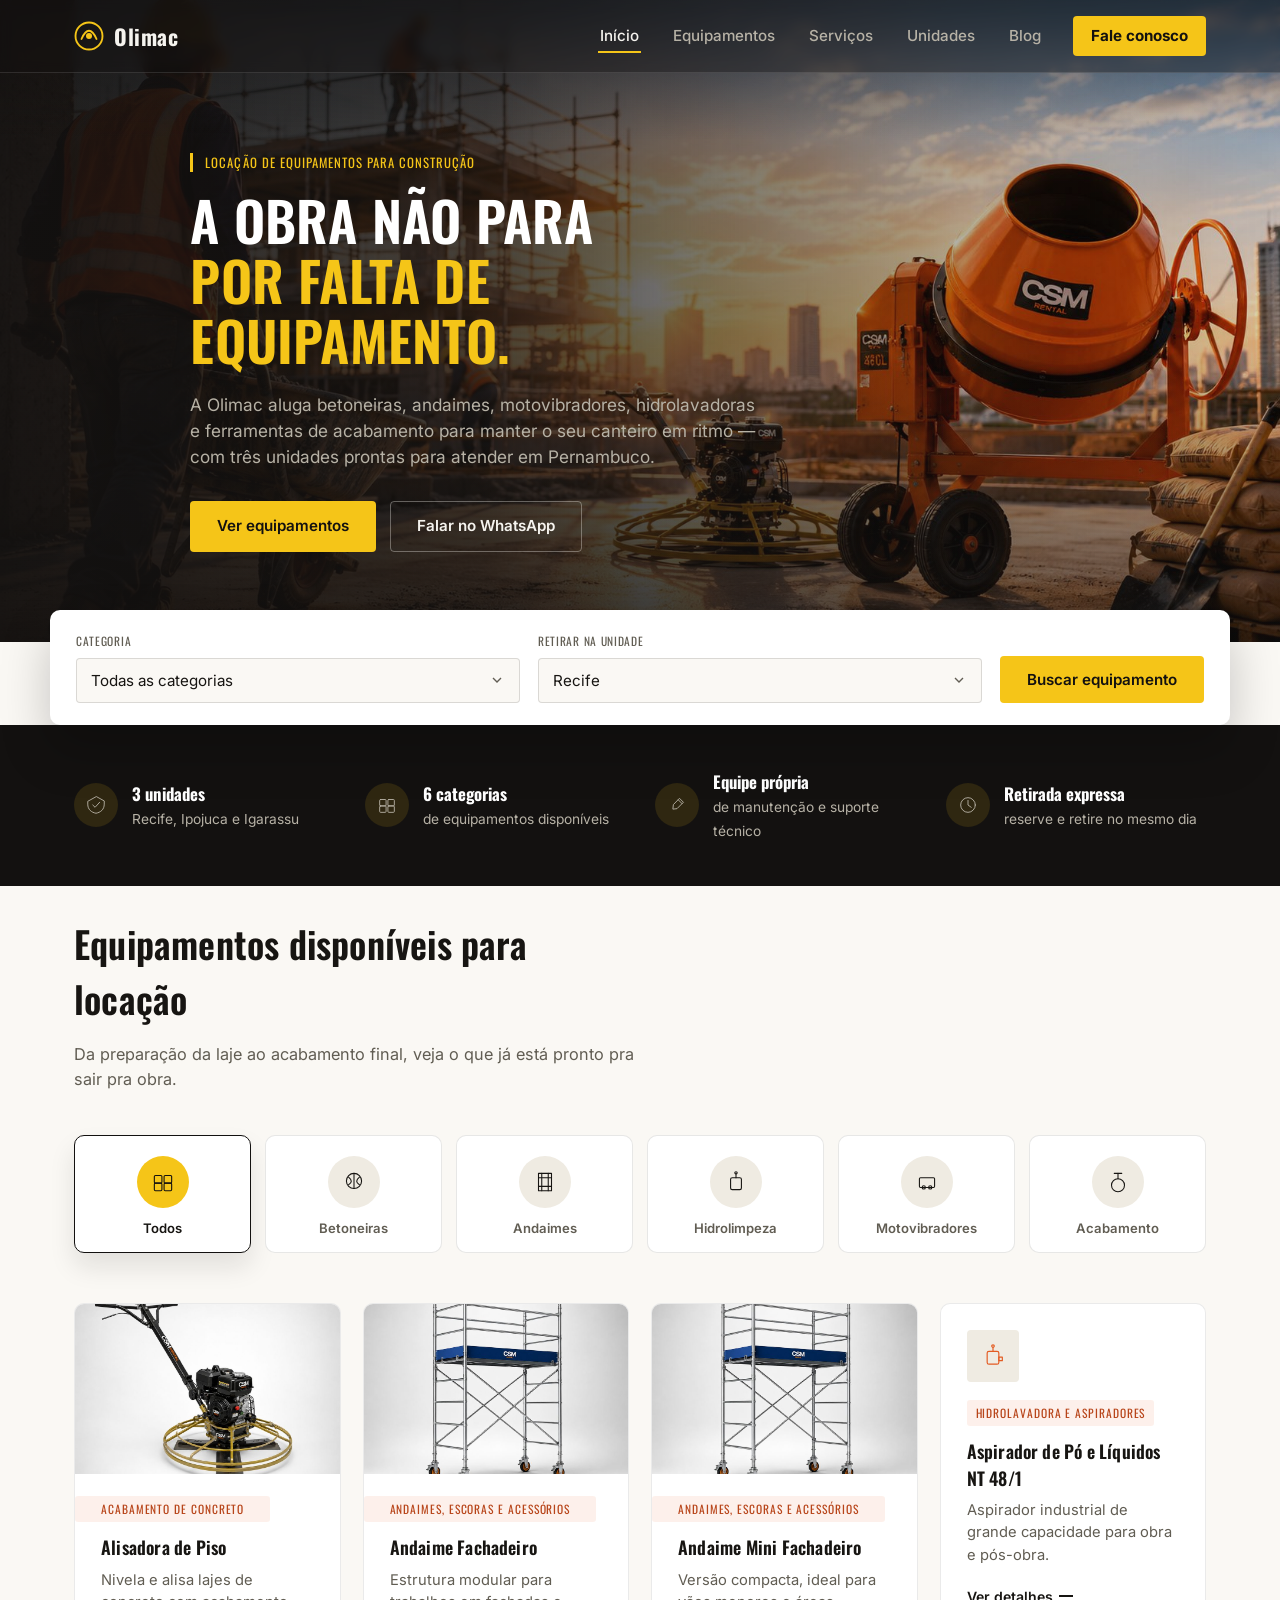
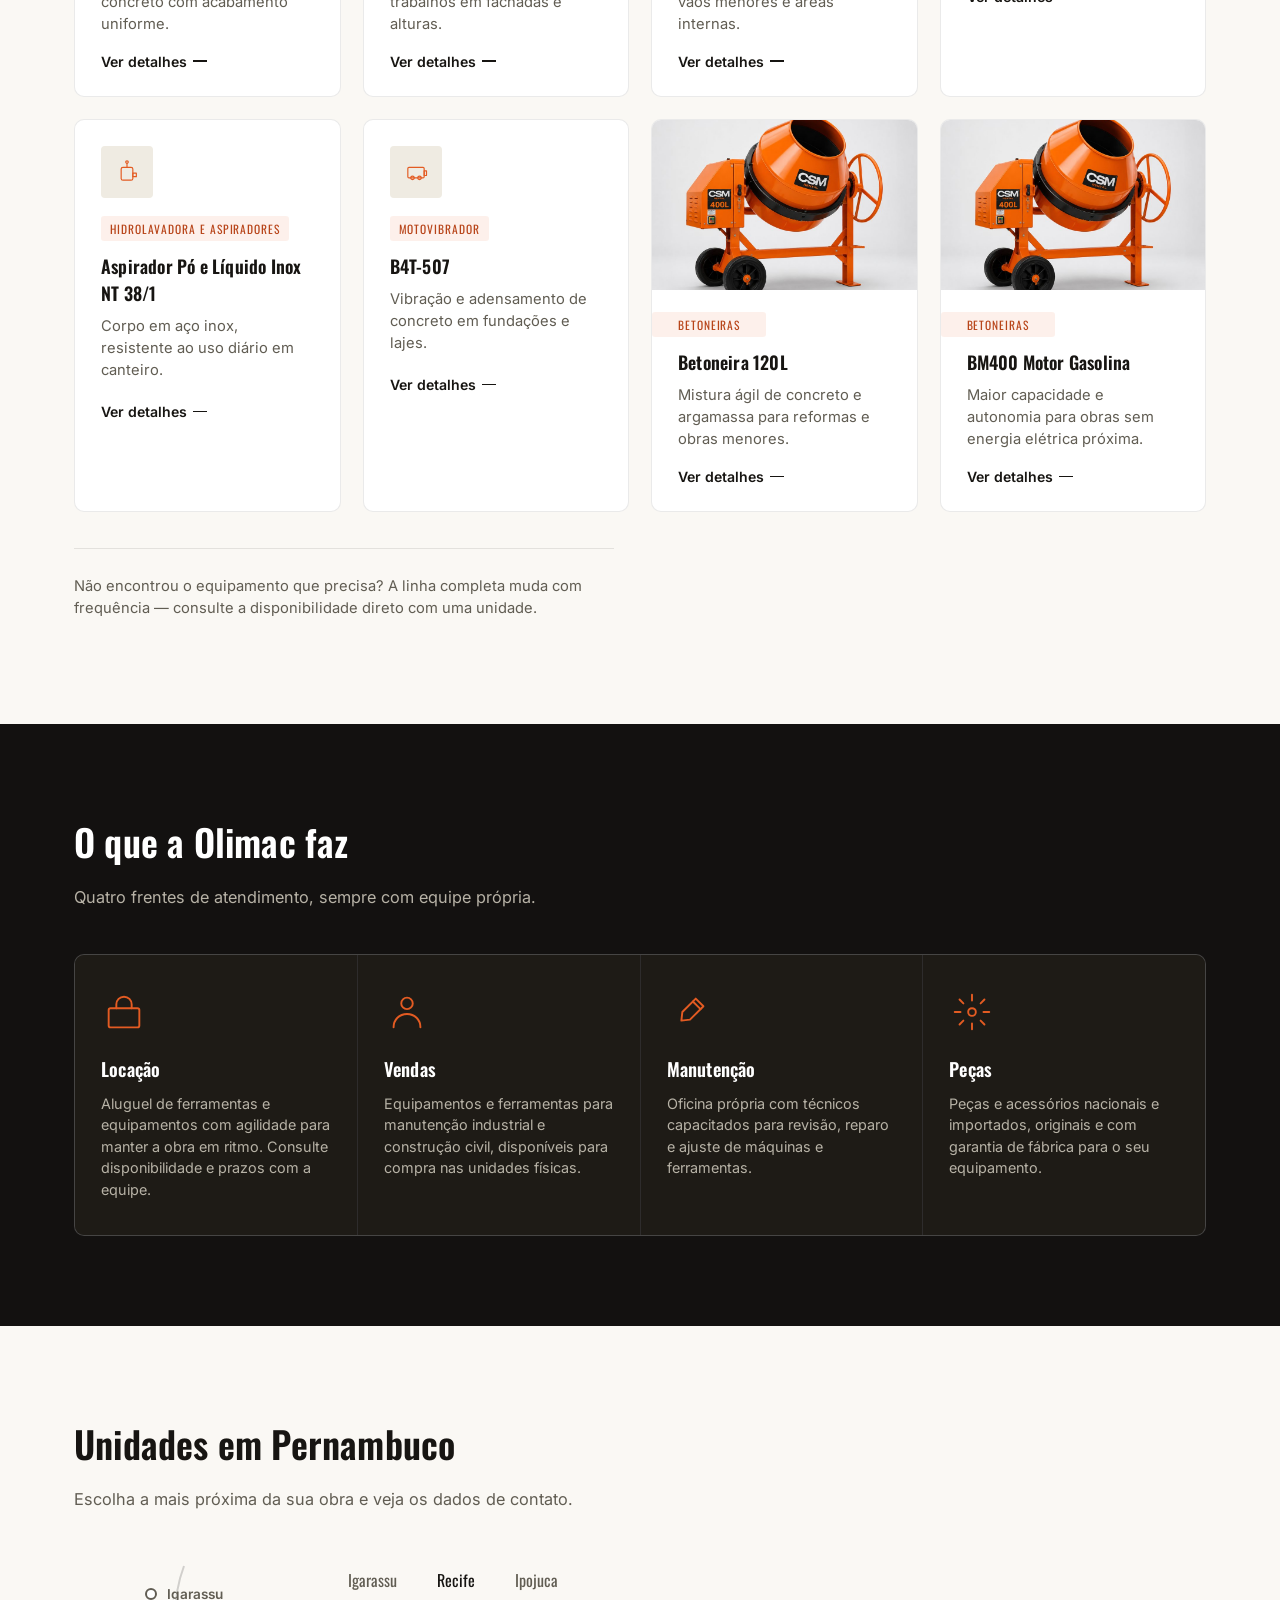
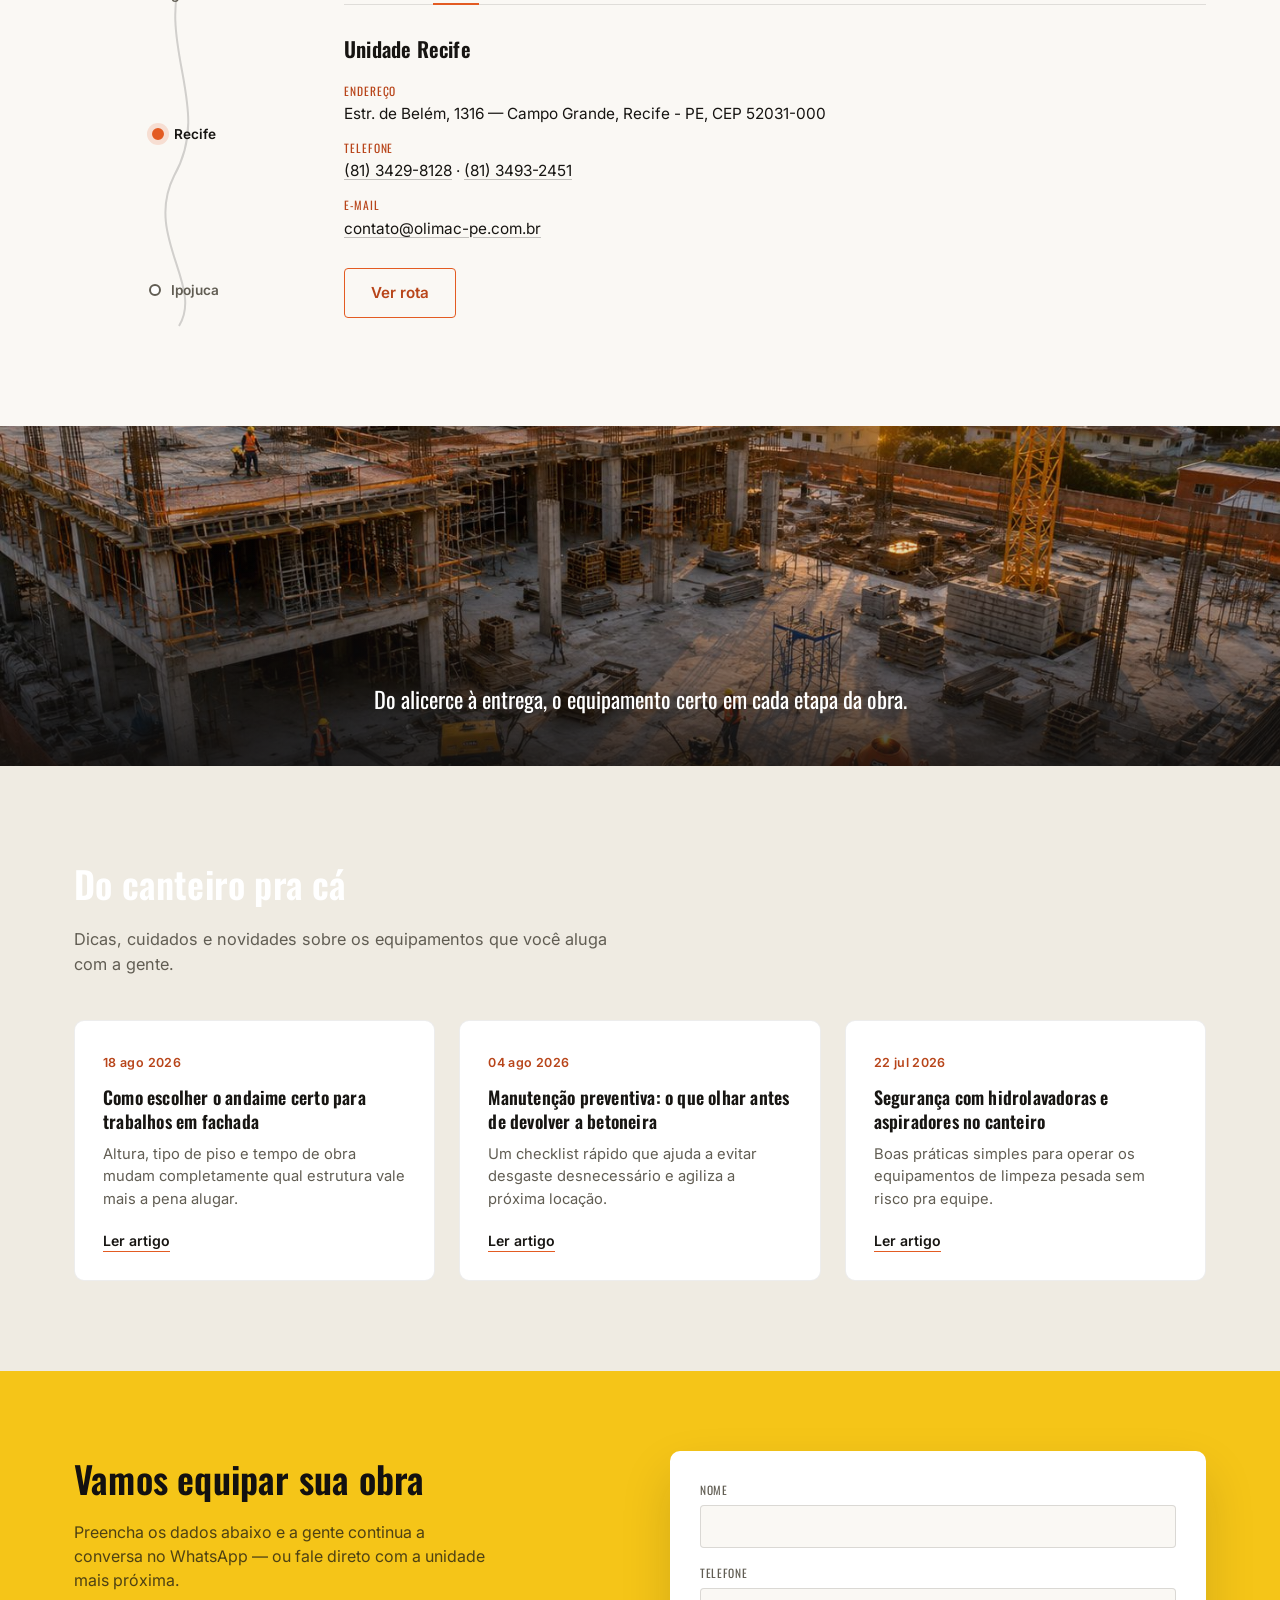
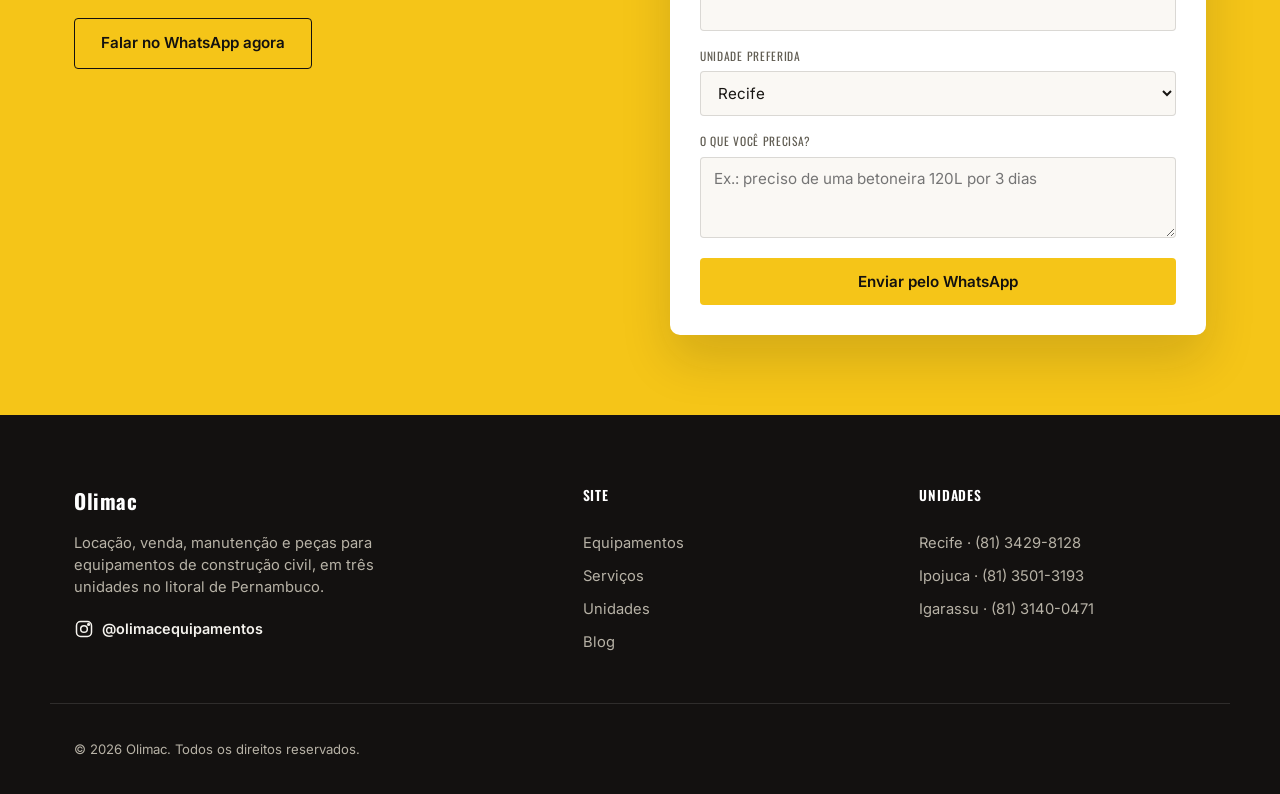
==== Armazem/index.html @ 646c9a3c "Add files via upload" ====
<!DOCTYPE html>
<html lang="pt-BR">
<head>
<meta charset="UTF-8">
<meta name="viewport" content="width=device-width, initial-scale=1.0">
<title>Olimac — Locação de equipamentos para construção</title>
<meta name="description" content="Olimac aluga betoneiras, andaimes, motovibradores, hidrolavadoras e mais para o seu canteiro de obras. Unidades em Recife, Ipojuca e Igarassu.">
<link rel="preconnect" href="https://fonts.googleapis.com">
<link rel="preconnect" href="https://fonts.gstatic.com" crossorigin>
<link href="https://fonts.googleapis.com/css2?family=Oswald:wght@400;500;600;700&family=Inter:wght@400;500;600;700&display=swap" rel="stylesheet">
<link rel="stylesheet" href="style.css">
</head>
<body>

<header class="site-header" id="siteHeader">
  <div class="container header-inner">
    <a href="#inicio" class="brand">
      <span class="brand-mark" aria-hidden="true">
        <svg viewBox="0 0 40 40" fill="none" xmlns="http://www.w3.org/2000/svg">
          <circle cx="20" cy="20" r="18" stroke="currentColor" stroke-width="2.5"/>
          <path d="M10 24C13 17 17 13 20 13C23 13 27 17 30 24" stroke="currentColor" stroke-width="2.5" stroke-linecap="round"/>
          <circle cx="20" cy="20" r="4" fill="currentColor"/>
        </svg>
      </span>
      <span class="brand-name">Olimac</span>
    </a>

    <nav class="main-nav" id="mainNav">
      <a href="#inicio" data-nav>Início</a>
      <a href="#equipamentos" data-nav>Equipamentos</a>
      <a href="#servicos" data-nav>Serviços</a>
      <a href="#unidades" data-nav>Unidades</a>
      <a href="#blog" data-nav>Blog</a>
      <a href="#contato" data-nav class="nav-cta">Fale conosco</a>
    </nav>

    <button class="menu-toggle" id="menuToggle" aria-label="Abrir menu" aria-expanded="false" aria-controls="mainNav">
      <span></span><span></span><span></span>
    </button>
  </div>
</header>

<main>

  <!-- HERO -->
  <section class="hero" id="inicio">
    <div class="hero-media" aria-hidden="true">
      <img src="images/obra.jpg" alt="">
      <div class="hero-scrim"></div>
    </div>
    <div class="container hero-inner">
      <div class="hero-content">
        <span class="hero-kicker">Locação de equipamentos para construção</span>
        <h1>A OBRA NÃO PARA<br><span> POR FALTA DE EQUIPAMENTO.</span></h1>
        <p class="hero-lead">A Olimac aluga betoneiras, andaimes, motovibradores, hidrolavadoras e ferramentas de acabamento para manter o seu canteiro em ritmo — com três unidades prontas para atender em Pernambuco.</p>
        <div class="hero-actions">
          <a href="#equipamentos" class="btn btn-primary">Ver equipamentos</a>
          <a href="https://wa.me/5581999999999" target="_blank" rel="noopener" class="btn btn-ghost">Falar no WhatsApp</a>
        </div>
      </div>
    </div>
  </section>

    <form class="finder" id="finderForm">
      <div class="container finder-inner">
        <div class="finder-field">
          <label for="finderCategory">Categoria</label>
          <select id="finderCategory">
            <option value="todos">Todas as categorias</option>
            <option value="betoneiras">Betoneiras</option>
            <option value="andaimes">Andaimes</option>
            <option value="hidro">Hidrolimpeza</option>
            <option value="motovibradores">Motovibradores</option>
            <option value="acabamento">Acabamento</option>
          </select>
        </div>
        <div class="finder-field">
          <label for="finderUnit">Retirar na unidade</label>
          <select id="finderUnit">
            <option value="recife">Recife</option>
            <option value="ipojuca">Ipojuca</option>
            <option value="igarassu">Igarassu</option>
          </select>
        </div>
        <button type="submit" class="btn btn-primary finder-submit">Buscar equipamento</button>
      </div>
    </form>

  <!-- FATOS RÁPIDOS -->
  <section class="facts-band">
    <div class="container facts-grid">
      <div class="fact-item">
        <span class="fact-icon"><svg viewBox="0 0 48 48"><path d="M24 6 6 16v6c0 12 8 18 18 20 10-2 18-8 18-20v-6Z"/><path d="M17 24l5 5 10-11"/></svg></span>
        <div><strong>3 unidades</strong><span>Recife, Ipojuca e Igarassu</span></div>
      </div>
      <div class="fact-item">
        <span class="fact-icon"><svg viewBox="0 0 48 48"><rect x="8" y="12" width="14" height="14" rx="2"/><rect x="26" y="12" width="14" height="14" rx="2"/><rect x="8" y="26" width="14" height="14" rx="2"/><rect x="26" y="26" width="14" height="14" rx="2"/></svg></span>
        <div><strong>6 categorias</strong><span>de equipamentos disponíveis</span></div>
      </div>
      <div class="fact-item">
        <span class="fact-icon"><svg viewBox="0 0 48 48"><path d="M30 10l8 8-14 14-9 1 1-9z"/><path d="M27 13l8 8"/></svg></span>
        <div><strong>Equipe própria</strong><span>de manutenção e suporte técnico</span></div>
      </div>
      <div class="fact-item">
        <span class="fact-icon"><svg viewBox="0 0 48 48"><circle cx="24" cy="24" r="16"/><path d="M24 14v10l7 5"/></svg></span>
        <div><strong>Retirada expressa</strong><span>reserve e retire no mesmo dia</span></div>
      </div>
    </div>
  </section>

  <!-- EQUIPAMENTOS -->
  <section class="equipment" id="equipamentos">
    <div class="container">
      <div class="section-head">
        <h2>Equipamentos disponíveis para locação</h2>
        <p>Da preparação da laje ao acabamento final, veja o que já está pronto pra sair pra obra.</p>
      </div>

      <div class="filters" role="tablist" aria-label="Filtrar por categoria">
        <button class="filter-btn is-active" data-filter="todos" role="tab" aria-selected="true">
          <span class="filter-badge"><svg viewBox="0 0 48 48"><rect x="8" y="12" width="14" height="14" rx="2"/><rect x="26" y="12" width="14" height="14" rx="2"/><rect x="8" y="26" width="14" height="14" rx="2"/><rect x="26" y="26" width="14" height="14" rx="2"/></svg></span>
          Todos
        </button>
        <button class="filter-btn" data-filter="betoneiras" role="tab" aria-selected="false">
          <span class="filter-badge"><svg viewBox="0 0 48 48"><ellipse cx="24" cy="22" rx="14" ry="14"/><path d="M24 8v28"/><path d="M14 15q10 8 0 14"/><path d="M34 15q-10 8 0 14"/></svg></span>
          Betoneiras
        </button>
        <button class="filter-btn" data-filter="andaimes" role="tab" aria-selected="false">
          <span class="filter-badge"><svg viewBox="0 0 48 48"><rect x="12" y="8" width="24" height="32"/><path d="M12 16h24"/><path d="M12 32h24"/><path d="M18 8v32"/><path d="M30 8v32"/></svg></span>
          Andaimes
        </button>
        <button class="filter-btn" data-filter="hidro" role="tab" aria-selected="false">
          <span class="filter-badge"><svg viewBox="0 0 48 48"><rect x="14" y="16" width="20" height="22" rx="3"/><path d="M24 16V9"/><path d="M24 9c-3 0-3-4 0-4s3 4 0 4Z"/></svg></span>
          Hidrolimpeza
        </button>
        <button class="filter-btn" data-filter="motovibradores" role="tab" aria-selected="false">
          <span class="filter-badge"><svg viewBox="0 0 48 48"><rect x="10" y="16" width="28" height="18" rx="2"/><circle cx="18" cy="34" r="3"/><circle cx="30" cy="34" r="3"/></svg></span>
          Motovibradores
        </button>
        <button class="filter-btn" data-filter="acabamento" role="tab" aria-selected="false">
          <span class="filter-badge"><svg viewBox="0 0 48 48"><circle cx="24" cy="30" r="12"/><path d="M24 18V8"/><path d="M17 8h14"/></svg></span>
          Acabamento
        </button>
      </div>

      <div class="equipment-grid" id="equipmentGrid">

        <article class="equip-card equip-card--photo" data-category="acabamento">
          <span class="equip-photo"><img src="images/piso.jpg" alt="Alisadora de piso Olimac"></span>
          <span class="equip-tag">Acabamento de concreto</span>
          <h3>Alisadora de Piso</h3>
          <p>Nivela e alisa lajes de concreto com acabamento uniforme.</p>
          <button type="button" class="equip-more"
            data-name="Alisadora de Piso"
            data-tag="Acabamento de concreto"
            data-detail="Também chamada de alisadora de concreto, dá o acabamento final em pisos e lajes recém-lançados, deixando a superfície nivelada e compacta antes da cura."
            data-icon="acabamento">
            Ver detalhes
          </button>
        </article>

        <article class="equip-card equip-card--photo" data-category="andaimes">
          <span class="equip-photo"><img src="images/andaime.jpg" alt="Andaime fachadeiro Olimac"></span>
          <span class="equip-tag">Andaimes, escoras e acessórios</span>
          <h3>Andaime Fachadeiro</h3>
          <p>Estrutura modular para trabalhos em fachadas e alturas.</p>
          <button type="button" class="equip-more"
            data-name="Andaime Fachadeiro"
            data-tag="Andaimes, escoras e acessórios"
            data-detail="Estrutura tubular modular indicada para pintura, reboco e reparos em fachadas. Montagem por módulos, com opção de sapatas, rodízios e guarda-corpo."
            data-icon="andaimes">
            Ver detalhes
          </button>
        </article>

        <article class="equip-card equip-card--photo" data-category="andaimes">
          <span class="equip-photo"><img src="images/andaime.jpg" alt="Andaime mini fachadeiro Olimac"></span>
          <span class="equip-tag">Andaimes, escoras e acessórios</span>
          <h3>Andaime Mini Fachadeiro</h3>
          <p>Versão compacta, ideal para vãos menores e áreas internas.</p>
          <button type="button" class="equip-more"
            data-name="Andaime Mini Fachadeiro"
            data-tag="Andaimes, escoras e acessórios"
            data-detail="Versão reduzida do andaime fachadeiro, pensada para reformas internas, pé-direito baixo e espaços mais estreitos, sem perder estabilidade."
            data-icon="andaimes">
            Ver detalhes
          </button>
        </article>

        <article class="equip-card" data-category="hidro">
          <span class="equip-icon">
            <svg viewBox="0 0 48 48"><rect x="14" y="16" width="20" height="22" rx="3"/><path d="M24 16V9"/><path d="M24 9c-3 0-3-4 0-4s3 4 0 4Z"/><path d="M34 26h6v6h-6z"/></svg>
          </span>
          <span class="equip-tag">Hidrolavadora e aspiradores</span>
          <h3>Aspirador de Pó e Líquidos NT 48/1</h3>
          <p>Aspirador industrial de grande capacidade para obra e pós-obra.</p>
          <button type="button" class="equip-more"
            data-name="Aspirador de Pó e Líquidos NT 48/1"
            data-tag="Hidrolavadora e aspiradores"
            data-detail="Aspirador industrial de pó e líquidos com capacidade de 48 litros, indicado para limpeza pesada de obra, entulho fino e resíduo de acabamento."
            data-icon="hidro">
            Ver detalhes
          </button>
        </article>

        <article class="equip-card" data-category="hidro">
          <span class="equip-icon">
            <svg viewBox="0 0 48 48"><rect x="14" y="16" width="20" height="22" rx="3"/><path d="M24 16V9"/><path d="M24 9c-3 0-3-4 0-4s3 4 0 4Z"/><path d="M34 26h6v6h-6z"/></svg>
          </span>
          <span class="equip-tag">Hidrolavadora e aspiradores</span>
          <h3>Aspirador Pó e Líquido Inox NT 38/1</h3>
          <p>Corpo em aço inox, resistente ao uso diário em canteiro.</p>
          <button type="button" class="equip-more"
            data-name="Aspirador Pó e Líquido Inox NT 38/1"
            data-tag="Hidrolavadora e aspiradores"
            data-detail="Versão em aço inoxidável, com capacidade de 38 litros, mais resistente a impactos e à corrosão para uso intenso no dia a dia da obra."
            data-icon="hidro">
            Ver detalhes
          </button>
        </article>

        <article class="equip-card" data-category="motovibradores">
          <span class="equip-icon">
            <svg viewBox="0 0 48 48"><rect x="10" y="16" width="28" height="18" rx="2"/><circle cx="18" cy="34" r="3"/><circle cx="30" cy="34" r="3"/><path d="M38 22h4v8h-4z"/></svg>
          </span>
          <span class="equip-tag">Motovibrador</span>
          <h3>B4T-507</h3>
          <p>Vibração e adensamento de concreto em fundações e lajes.</p>
          <button type="button" class="equip-more"
            data-name="B4T-507"
            data-tag="Motovibrador"
            data-detail="Motor a gasolina acoplado a mangote vibrador, usado para adensar o concreto e eliminar bolhas de ar em fundações, vigas e lajes."
            data-icon="motovibradores">
            Ver detalhes
          </button>
        </article>

        <article class="equip-card equip-card--photo" data-category="betoneiras">
          <span class="equip-photo"><img src="images/betoneira.jpg" alt="Betoneira Olimac"></span>
          <span class="equip-tag">Betoneiras</span>
          <h3>Betoneira 120L</h3>
          <p>Mistura ágil de concreto e argamassa para reformas e obras menores.</p>
          <button type="button" class="equip-more"
            data-name="Betoneira 120L"
            data-tag="Betoneiras"
            data-detail="Tambor com capacidade de 120 litros, indicada para obras residenciais, reformas e serviços de menor volume que exigem agilidade na mistura."
            data-icon="betoneiras">
            Ver detalhes
          </button>
        </article>

        <article class="equip-card equip-card--photo" data-category="betoneiras">
          <span class="equip-photo"><img src="images/betoneira.jpg" alt="Betoneira Olimac BM400"></span>
          <span class="equip-tag">Betoneiras</span>
          <h3>BM400 Motor Gasolina</h3>
          <p>Maior capacidade e autonomia para obras sem energia elétrica próxima.</p>
          <button type="button" class="equip-more"
            data-name="BM400 Motor Gasolina"
            data-tag="Betoneiras"
            data-detail="Betoneira de maior porte com motor a gasolina, indicada para obras de médio volume e canteiros sem ponto de energia elétrica disponível."
            data-icon="betoneiras">
            Ver detalhes
          </button>
        </article>

      </div>

      <p class="equipment-note">Não encontrou o equipamento que precisa? A linha completa muda com frequência — consulte a disponibilidade direto com uma unidade.</p>
    </div>
  </section>

  <!-- SERVIÇOS -->
  <section class="services" id="servicos">
    <div class="container">
      <div class="section-head section-head--light">
        <h2>O que a Olimac faz</h2>
        <p>Quatro frentes de atendimento, sempre com equipe própria.</p>
      </div>

      <div class="services-grid">
        <div class="service-card">
          <span class="service-icon">
            <svg viewBox="0 0 48 48"><rect x="8" y="20" width="32" height="20" rx="2"/><path d="M16 20v-4a8 8 0 0 1 16 0v4"/></svg>
          </span>
          <h3>Locação</h3>
          <p>Aluguel de ferramentas e equipamentos com agilidade para manter a obra em ritmo. Consulte disponibilidade e prazos com a equipe.</p>
        </div>
        <div class="service-card">
          <span class="service-icon">
            <svg viewBox="0 0 48 48"><circle cx="24" cy="15" r="6"/><path d="M10 40c0-8 6-14 14-14s14 6 14 14"/></svg>
          </span>
          <h3>Vendas</h3>
          <p>Equipamentos e ferramentas para manutenção industrial e construção civil, disponíveis para compra nas unidades físicas.</p>
        </div>
        <div class="service-card">
          <span class="service-icon">
            <svg viewBox="0 0 48 48"><path d="M30 10l8 8-14 14-9 1 1-9z"/><path d="M27 13l8 8"/></svg>
          </span>
          <h3>Manutenção</h3>
          <p>Oficina própria com técnicos capacitados para revisão, reparo e ajuste de máquinas e ferramentas.</p>
        </div>
        <div class="service-card">
          <span class="service-icon">
            <svg viewBox="0 0 48 48"><circle cx="24" cy="24" r="4"/><path d="M24 6v6M24 36v6M6 24h6M36 24h6M11 11l4 4M33 33l4 4M11 37l4-4M33 15l4-4"/></svg>
          </span>
          <h3>Peças</h3>
          <p>Peças e acessórios nacionais e importados, originais e com garantia de fábrica para o seu equipamento.</p>
        </div>
      </div>
    </div>
  </section>

  <!-- UNIDADES -->
  <section class="locations" id="unidades">
    <div class="container">
      <div class="section-head">
        <h2>Unidades em Pernambuco</h2>
        <p>Escolha a mais próxima da sua obra e veja os dados de contato.</p>
      </div>

      <div class="locations-panel">
        <div class="locations-map" aria-hidden="true">
          <svg viewBox="0 0 200 380" class="coast-svg">
            <path d="M100 10 C 70 90, 130 150, 90 220 C 60 280, 120 330, 95 370" class="coast-line"/>
          </svg>
          <button class="loc-pin" data-loc="igarassu" style="top:10%">
            <span class="pin-dot"></span><span class="pin-label">Igarassu</span>
          </button>
          <button class="loc-pin is-active" data-loc="recife" style="top:47%">
            <span class="pin-dot"></span><span class="pin-label">Recife</span>
          </button>
          <button class="loc-pin" data-loc="ipojuca" style="top:88%">
            <span class="pin-dot"></span><span class="pin-label">Ipojuca</span>
          </button>
        </div>

        <div class="locations-tabs">
          <div class="loc-tablist" role="tablist" aria-label="Selecionar unidade">
            <button class="loc-tab" data-loc="igarassu" role="tab" aria-selected="false">Igarassu</button>
            <button class="loc-tab is-active" data-loc="recife" role="tab" aria-selected="true">Recife</button>
            <button class="loc-tab" data-loc="ipojuca" role="tab" aria-selected="false">Ipojuca</button>
          </div>

          <div class="loc-details">

            <div class="loc-panel" data-loc="recife">
              <h3>Unidade Recife</h3>
              <ul>
                <li><span class="loc-label">Endereço</span><span class="loc-value">Estr. de Belém, 1316 — Campo Grande, Recife - PE, CEP 52031-000</span></li>
                <li><span class="loc-label">Telefone</span><span class="loc-value"><a href="tel:+558134298128">(81) 3429-8128</a> · <a href="tel:+558134932451">(81) 3493-2451</a></span></li>
                <li><span class="loc-label">E-mail</span><span class="loc-value"><a href="mailto:contato@olimac-pe.com.br">contato@olimac-pe.com.br</a></span></li>
              </ul>
              <a href="https://www.google.com/maps/search/?api=1&query=Estr.+de+Bel%C3%A9m+1316+Campo+Grande+Recife+PE" target="_blank" rel="noopener" class="btn btn-outline">Ver rota</a>
            </div>

            <div class="loc-panel" data-loc="ipojuca" hidden>
              <h3>Unidade Ipojuca</h3>
              <ul>
                <li><span class="loc-label">Endereço</span><span class="loc-value">Rod. PE-60, 3000 — Centro, Ipojuca - PE, CEP 55590-000</span></li>
                <li><span class="loc-label">Telefone</span><span class="loc-value"><a href="tel:+558135013193">(81) 3501-3193</a></span></li>
                <li><span class="loc-label">E-mail</span><span class="loc-value"><a href="mailto:contatoexpress@olimac-pe.com.br">contatoexpress@olimac-pe.com.br</a></span></li>
              </ul>
              <a href="https://www.google.com/maps/search/?api=1&query=Rod.+PE-60+3000+Centro+Ipojuca+PE" target="_blank" rel="noopener" class="btn btn-outline">Ver rota</a>
            </div>

            <div class="loc-panel" data-loc="igarassu" hidden>
              <h3>Unidade Igarassu</h3>
              <ul>
                <li><span class="loc-label">Endereço</span><span class="loc-value">Av. Barão de Vera Cruz, 1820 — Cruz de Rebouças, Igarassu - PE, 53625-015</span></li>
                <li><span class="loc-label">Telefone</span><span class="loc-value"><a href="tel:+558131400471">(81) 3140-0471</a></span></li>
                <li><span class="loc-label">E-mail</span><span class="loc-value"><a href="mailto:igarassucomercial@olimac-pe.com.br">igarassucomercial@olimac-pe.com.br</a></span></li>
              </ul>
              <a href="https://www.google.com/maps/search/?api=1&query=Av.+Bar%C3%A3o+de+Vera+Cruz+1820+Igarassu+PE" target="_blank" rel="noopener" class="btn btn-outline">Ver rota</a>
            </div>

          </div>
        </div>
      </div>
    </div>
  </section>

  <!-- FAIXA PANORÂMICA -->
  <section class="panorama">
    <img src="images/obra-drone.jpg" alt="Vista aérea de canteiro de obras atendido pela Olimac">
    <div class="panorama-scrim"></div>
    <p class="panorama-caption">Do alicerce à entrega, o equipamento certo em cada etapa da obra.</p>
  </section>

  <!-- BLOG -->
  <section class="blog" id="blog">
    <div class="container">
      <div class="section-head section-head--light">
        <h2>Do canteiro pra cá</h2>
        <p>Dicas, cuidados e novidades sobre os equipamentos que você aluga com a gente.</p>
      </div>

      <div class="blog-grid">
        <article class="blog-card">
          <span class="blog-date">18 ago 2026</span>
          <h3>Como escolher o andaime certo para trabalhos em fachada</h3>
          <p>Altura, tipo de piso e tempo de obra mudam completamente qual estrutura vale mais a pena alugar.</p>
          <a href="#" class="blog-link">Ler artigo</a>
        </article>
        <article class="blog-card">
          <span class="blog-date">04 ago 2026</span>
          <h3>Manutenção preventiva: o que olhar antes de devolver a betoneira</h3>
          <p>Um checklist rápido que ajuda a evitar desgaste desnecessário e agiliza a próxima locação.</p>
          <a href="#" class="blog-link">Ler artigo</a>
        </article>
        <article class="blog-card">
          <span class="blog-date">22 jul 2026</span>
          <h3>Segurança com hidrolavadoras e aspiradores no canteiro</h3>
          <p>Boas práticas simples para operar os equipamentos de limpeza pesada sem risco pra equipe.</p>
          <a href="#" class="blog-link">Ler artigo</a>
        </article>
      </div>
    </div>
  </section>

  <!-- CONTATO -->
  <section class="contact-band" id="contato">
    <div class="container contact-inner">
      <div class="contact-copy">
        <h2>Vamos equipar sua obra</h2>
        <p>Preencha os dados abaixo e a gente continua a conversa no WhatsApp — ou fale direto com a unidade mais próxima.</p>
        <a href="https://wa.me/5581999999999" target="_blank" rel="noopener" class="btn btn-ghost">Falar no WhatsApp agora</a>
      </div>

      <form class="contact-form" id="contactForm">
        <div class="contact-field">
          <label for="contactName">Nome</label>
          <input type="text" id="contactName" name="nome" required>
        </div>
        <div class="contact-field">
          <label for="contactPhone">Telefone</label>
          <input type="tel" id="contactPhone" name="telefone" required>
        </div>
        <div class="contact-field">
          <label for="contactUnit">Unidade preferida</label>
          <select id="contactUnit" name="unidade">
            <option value="Recife">Recife</option>
            <option value="Ipojuca">Ipojuca</option>
            <option value="Igarassu">Igarassu</option>
          </select>
        </div>
        <div class="contact-field">
          <label for="contactMessage">O que você precisa?</label>
          <textarea id="contactMessage" name="mensagem" rows="3" placeholder="Ex.: preciso de uma betoneira 120L por 3 dias"></textarea>
        </div>
        <button type="submit" class="btn btn-primary contact-submit">Enviar pelo WhatsApp</button>
      </form>
    </div>
  </section>

</main>

<footer class="site-footer">
  <div class="container footer-inner">
    <div class="footer-brand">
      <span class="brand-name">Olimac</span>
      <p>Locação, venda, manutenção e peças para equipamentos de construção civil, em três unidades no litoral de Pernambuco.</p>
      <a href="https://instagram.com/olimacequipamentos" target="_blank" rel="noopener" class="social-link">
        <svg viewBox="0 0 24 24" fill="none" stroke="currentColor" stroke-width="1.8"><rect x="3" y="3" width="18" height="18" rx="5"/><circle cx="12" cy="12" r="4"/><circle cx="17.5" cy="6.5" r="1"/></svg>
        <span>@olimacequipamentos</span>
      </a>
    </div>

    <div class="footer-col">
      <h4>Site</h4>
      <a href="#equipamentos">Equipamentos</a>
      <a href="#servicos">Serviços</a>
      <a href="#unidades">Unidades</a>
      <a href="#blog">Blog</a>
    </div>

    <div class="footer-col">
      <h4>Unidades</h4>
      <a href="tel:+558134298128">Recife · (81) 3429-8128</a>
      <a href="tel:+558135013193">Ipojuca · (81) 3501-3193</a>
      <a href="tel:+558131400471">Igarassu · (81) 3140-0471</a>
    </div>
  </div>
  <div class="container footer-bottom">
    <p>© <span id="year"></span> Olimac. Todos os direitos reservados.</p>
  </div>
</footer>

<!-- MODAL DE EQUIPAMENTO -->
<div class="modal" id="equipModal" aria-hidden="true">
  <div class="modal-backdrop" data-close></div>
  <div class="modal-panel" role="dialog" aria-modal="true" aria-labelledby="modalTitle">
    <button class="modal-close" data-close aria-label="Fechar">×</button>
    <span class="modal-icon" id="modalIcon"></span>
    <span class="equip-tag" id="modalTag"></span>
    <h3 id="modalTitle"></h3>
    <p id="modalDetail"></p>
    <a href="https://wa.me/5581999999999" target="_blank" rel="noopener" class="btn btn-primary" id="modalCta">Solicitar orçamento</a>
  </div>
</div>

<script src="script.js"></script>
</body>
</html>
---- Armazem/style.css ----
/* ============================================
   OLIMAC — tokens
   ============================================ */
:root{
  --ink:#131110;
  --panel:#1E1B16;
  --panel-2:#28241D;
  --line-dark: rgba(247,245,241,.12);

  --concrete:#EFEBE2;
  --paper:#FAF8F4;
  --white:#FFFFFF;

  --yellow:#F5C518;
  --yellow-deep:#D9A800;
  --orange:#E35B22;
  --orange-dark:#B8451A;

  --text-dark:#171512;
  --text-muted:#615D53;
  --text-on-ink:#F5F3EE;
  --text-on-ink-muted:#B7B2A6;

  --font-display: 'Oswald', sans-serif;
  --font-body: 'Inter', sans-serif;

  --radius-s: 4px;
  --radius-m: 10px;

  --ease: cubic-bezier(.22,.8,.28,1);
}

*,*::before,*::after{ box-sizing:border-box; }
html{ scroll-behavior:smooth; }
@media (prefers-reduced-motion: reduce){
  html{ scroll-behavior:auto; }
  *,*::before,*::after{ animation-duration:.001ms !important; animation-iteration-count:1 !important; transition-duration:.001ms !important; }
}

body{
  margin:0;
  font-family:var(--font-body);
  background:var(--paper);
  color:var(--text-dark);
  -webkit-font-smoothing:antialiased;
  line-height:1.5;
}

img,svg{ display:block; max-width:100%; }
a{ color:inherit; text-decoration:none; }
ul{ margin:0; padding:0; list-style:none; }
button{ font-family:inherit; cursor:pointer; }

.container{
  width:100%;
  max-width:1180px;
  margin:0 auto;
  padding:0 24px;
}

h1,h2,h3,h4{
  font-family:var(--font-display);
  font-weight:600;
  letter-spacing:.2px;
  margin:0;
  color:var(--text-dark);
}


/* ============================================
   HEADER
   ============================================ */

.site-header{
  position:fixed;      /* era sticky */
  top:0;
  left:0;
  right:0;              /* fixed precisa disso pra ocupar a largura toda */
  z-index:60;
  background:rgba(19,17,16,.35);   /* mais transparente — era rgba(23,24,26,.92) */
  backdrop-filter:blur(6px);        /* pode diminuir o blur, opcional */
  border-bottom:1px solid var(--line-dark);
  transition:background .3s var(--ease);
}

.site-header.is-scrolled{
  background:rgba(19,17,16,.92);
  backdrop-filter:blur(8px);
}

.header-inner{
  display:flex;
  align-items:center;
  justify-content:space-between;
  height:72px;
}
.brand{
  display:flex;
  align-items:center;
  gap:10px;
  color:var(--text-on-ink);
}
.brand-mark{ color:var(--yellow); width:30px; height:30px; }
.brand-mark svg{ width:100%; height:100%; }
.brand-name{
  font-family:var(--font-display);
  font-size:1.35rem;
  font-weight:700;
  letter-spacing:.5px;
}

.main-nav{ display:flex; align-items:center; gap:30px; }
.main-nav a{
  color:var(--text-on-ink-muted);
  font-size:.95rem;
  font-weight:500;
  position:relative;
  padding:6px 2px;
  transition:color .2s;
}
.main-nav a:hover{ color:var(--text-on-ink); }
.main-nav a::after{
  content:"";
  position:absolute;
  left:0; right:100%;
  bottom:0;
  height:2px;
  background:var(--yellow);
  transition:right .25s var(--ease);
}
.main-nav a:hover::after,
.main-nav a.is-active::after{ right:0; }
.main-nav a.is-active{ color:var(--text-on-ink); }

.nav-cta{
  background:var(--yellow);
  color:var(--ink) !important;
  padding:9px 18px !important;
  border-radius:var(--radius-s);
  font-weight:700 !important;
}
.nav-cta::after{ display:none; }
.nav-cta:hover{ background:var(--yellow-deep); }

.menu-toggle{
  display:none;
  flex-direction:column;
  justify-content:center;
  gap:5px;
  width:34px; height:34px;
  background:none; border:none;
}
.menu-toggle span{
  height:2px; width:100%; background:var(--text-on-ink);
  transition:transform .25s var(--ease), opacity .2s;
}
.menu-toggle[aria-expanded="true"] span:nth-child(1){ transform:translateY(7px) rotate(45deg); }
.menu-toggle[aria-expanded="true"] span:nth-child(2){ opacity:0; }
.menu-toggle[aria-expanded="true"] span:nth-child(3){ transform:translateY(-7px) rotate(-45deg); }

/* ============================================
   BUTTONS
   ============================================ */
.btn{
  display:inline-flex;
  align-items:center;
  justify-content:center;
  padding:13px 26px;
  border-radius:var(--radius-s);
  font-weight:600;
  font-size:.95rem;
  border:1.5px solid transparent;
  transition:transform .18s var(--ease), background .2s, border-color .2s, color .2s;
}
.btn:active{ transform:scale(.97); }
.btn-primary{ background:var(--yellow); color:var(--ink); }
.btn-primary:hover{ background:var(--yellow-deep); }
.btn-ghost{ border-color:rgba(243,241,236,.35); color:var(--text-on-ink); }
.btn-ghost:hover{ border-color:var(--text-on-ink); }
.btn-outline{ border-color:var(--orange); color:var(--orange-dark); margin-top:6px; }
.btn-outline:hover{ background:var(--orange); color:var(--white); }
.btn-large{ padding:16px 34px; font-size:1.05rem; }

/* ============================================
   HERO
   ============================================ */
.hero{
  position:relative;
  color:var(--text-on-ink);
  padding:150px 0 90px;
  overflow:hidden;
  isolation:isolate;
}
.hero-media{ position:absolute; inset:0; z-index:-1; }
.hero-media img{ width:100%; height:100%; object-fit:cover; object-position:center 35%; }
.hero-scrim{
  position:absolute; inset:0;
  background:
    linear-gradient(180deg, rgba(19,17,16,.55) 0%, rgba(19,17,16,0) 140px),  /* nova linha */
    linear-gradient(90deg, rgba(19,17,16,.94) 0%, rgba(19,17,16,.78) 38%, rgba(19,17,16,.32) 75%, rgba(19,17,16,.15) 100%),
    linear-gradient(0deg, rgba(19,17,16,.55), rgba(19,17,16,0) 45%);
}

.hero-inner{ 
  margin-left: 13%;
  max-width:640px;
}

.hero-kicker{
  display:inline-block;
  font-family:var(--font-display);
  font-size:.8rem;
  letter-spacing:.08em;
  text-transform:uppercase;
  color:var(--yellow);
  border-left:3px solid var(--yellow);
  padding-left:12px;
  margin-bottom:18px;
}
.hero h1{
  font-size:clamp(2.3rem, 4.4vw, 3.4rem);
  line-height:1.1;
  color:var(--white);
}

.hero span{
  color: var(--yellow);
}

.hero-lead{
  margin:22px 0 32px;
  max-width:52ch;
  color:var(--text-on-ink-muted);
  font-size:1.08rem;
}
.hero-actions{ display:flex; gap:14px; flex-wrap:wrap; }

/* Finder bar — overlaps the bottom edge of the hero */
.finder{
  position:relative;
  z-index:5;
  margin-top:-32px;
}
.finder-inner{
  background:var(--white);
  border-radius:var(--radius-m);
  box-shadow:0 24px 50px rgba(0,0,0,.22);
  padding:22px 26px;
  display:grid;
  grid-template-columns:1fr 1fr auto;
  gap:18px;
  align-items:end;
}
.finder-field{ display:flex; flex-direction:column; gap:8px; }
.finder-field label{
  font-family:var(--font-display);
  font-size:.72rem;
  letter-spacing:.06em;
  text-transform:uppercase;
  color:var(--text-muted);
}
.finder-field select{
  appearance:none;
  border:1.5px solid rgba(23,21,18,.14);
  border-radius:var(--radius-s);
  padding:12px 14px;
  font-family:var(--font-body);
  font-size:.95rem;
  color:var(--text-dark);
  background:var(--paper) url('data:image/svg+xml;utf8,<svg xmlns="http://www.w3.org/2000/svg" viewBox="0 0 24 24" fill="none" stroke="%23615D53" stroke-width="2"><path d="M6 9l6 6 6-6"/></svg>') no-repeat right 14px center;
  background-size:16px;
}
.finder-field select:focus{ outline:none; border-color:var(--yellow-deep); }
.finder-submit{ white-space:nowrap; }

/* ============================================
   FACTS BAND
   ============================================ */
.facts-band{ background:var(--ink); padding:44px 0; }
.facts-grid{
  display:grid;
  grid-template-columns:repeat(4, 1fr);
  gap:30px;
}
.fact-item{ display:flex; align-items:center; gap:14px; }
.fact-icon{
  flex-shrink:0;
  width:44px; height:44px;
  border-radius:50%;
  display:flex; align-items:center; justify-content:center;
  background:rgba(245,197,24,.12);
  color:var(--yellow);
}
.fact-icon svg{ width:22px; height:22px; stroke:currentColor; stroke-width:2; fill:none; stroke-linecap:round; stroke-linejoin:round; }
.fact-item strong{ display:block; color:var(--white); font-family:var(--font-display); font-size:1.05rem; }
.fact-item span{ color:var(--text-on-ink-muted); font-size:.86rem; }


/* ============================================
   SECTION HEAD
   ============================================ */
.section-head{ max-width:56ch; margin-bottom:44px; }
.section-head h2{ font-size:clamp(1.7rem, 3vw, 2.3rem); margin-bottom:12px; }
.section-head p{ color:var(--text-muted); font-size:1.02rem; }
.section-head--light h2{ color:var(--white); }
.section-head--light p{ color:var(--text-on-ink-muted); }

/* ============================================
   EQUIPMENT
   ============================================ */
.equipment{ padding:30px 0 90px; }

.filters{
  display:grid;
  grid-template-columns:repeat(6, 1fr);
  gap:14px;
  margin-bottom:50px;
}
.filter-btn{
  background:var(--white);
  border:1.5px solid rgba(23,21,18,.1);
  color:var(--text-muted);
  padding:20px 10px 16px;
  border-radius:var(--radius-m);
  font-size:.82rem;
  font-weight:600;
  display:flex;
  flex-direction:column;
  align-items:center;
  gap:12px;
  text-align:center;
  transition:border-color .2s, transform .25s var(--ease), box-shadow .25s;
}
.filter-btn:hover{ border-color:var(--yellow-deep); transform:translateY(-3px); }
.filter-badge{
  width:52px; height:52px;
  border-radius:50%;
  display:flex; align-items:center; justify-content:center;
  background:var(--concrete);
  color:var(--text-dark);
  transition:background .2s, color .2s;
}
.filter-badge svg{ width:26px; height:26px; stroke:currentColor; stroke-width:2; fill:none; stroke-linecap:round; stroke-linejoin:round; }
.filter-btn.is-active{ border-color:var(--ink); color:var(--text-dark); box-shadow:0 14px 26px rgba(23,21,18,.1); }
.filter-btn.is-active .filter-badge{ background:var(--yellow); color:var(--ink); }

.equipment-grid{
  display:grid;
  grid-template-columns:repeat(4, 1fr);
  gap:22px;
}
.equip-card{
  background:var(--white);
  border:1px solid rgba(27,27,25,.09);
  border-radius:var(--radius-m);
  padding:26px;
  transition:transform .35s var(--ease), opacity .35s var(--ease), box-shadow .25s;
}
.equip-card:hover{ box-shadow:0 14px 30px rgba(23,24,26,.08); transform:translateY(-3px); }
.equip-card.is-hidden{
  display:none;
}
.equip-icon{
  width:52px; height:52px;
  display:flex; align-items:center; justify-content:center;
  background:var(--concrete);
  border-radius:var(--radius-s);
  color:var(--orange);
  margin-bottom:18px;
}
.equip-icon svg{ width:28px; height:28px; stroke:currentColor; stroke-width:2; fill:none; stroke-linecap:round; stroke-linejoin:round; }

.equip-card--photo{ padding:0; overflow:hidden; }
.equip-card--photo .equip-tag,
.equip-card--photo h3,
.equip-card--photo p,
.equip-card--photo .equip-more{ padding-left:26px; padding-right:26px; }
.equip-card--photo .equip-tag{ margin-top:22px; }
.equip-card--photo .equip-more{ padding-bottom:26px; display:flex; }
.equip-photo{ display:block; width:100%; height:170px; overflow:hidden; background:var(--concrete); }
.equip-photo img{ width:100%; height:100%; object-fit:cover; transition:transform .5s var(--ease); }
.equip-card--photo:hover .equip-photo img{ transform:scale(1.06); }

.equip-tag{
  display:inline-block;
  font-family:var(--font-display);
  font-size:.72rem;
  letter-spacing:.08em;
  text-transform:uppercase;
  color:var(--orange-dark);
  background:rgba(227,91,34,.09);
  padding:4px 9px;
  border-radius:3px;
  margin-bottom:12px;
}
.equip-card h3{ font-size:1.12rem; margin-bottom:8px; }
.equip-card p{ color:var(--text-muted); font-size:.92rem; margin:0 0 18px; }

.equip-more{
  background:none; border:none; padding:0;
  color:var(--text-dark);
  font-weight:600; font-size:.88rem;
  display:inline-flex; align-items:center; gap:6px;
}
.equip-more::after{
  content:"";
  width:14px; height:1.5px;
  background:currentColor;
  transition:width .2s var(--ease);
}
.equip-more:hover::after{ width:22px; }

.equipment-note{
  margin-top:36px;
  padding-top:26px;
  border-top:1px solid rgba(27,27,25,.1);
  color:var(--text-muted);
  font-size:.92rem;
  max-width:60ch;
}

/* ============================================
   SERVICES
   ============================================ */
.services{ background:var(--ink); color:var(--text-on-ink); padding:90px 0; }
.services-grid{
  display:grid;
  grid-template-columns:repeat(4,1fr);
  gap:1px;
  background:var(--line-dark);
  border:1px solid var(--line-dark);
  border-radius:var(--radius-m);
  overflow:hidden;
}
.service-card{
  background:var(--panel);
  padding:34px 26px;
  transition:background .25s;
}
.service-card:hover{ background:var(--panel-2); }
.service-icon{
  width:46px; height:46px;
  display:flex; align-items:center; justify-content:center;
  color:var(--orange);
  margin-bottom:20px;
}
.service-icon svg{ width:100%; height:100%; stroke:currentColor; stroke-width:2; fill:none; stroke-linecap:round; stroke-linejoin:round; }
.service-card h3{ color:var(--white); font-size:1.15rem; margin-bottom:10px; }
.service-card p{ color:var(--text-on-ink-muted); font-size:.9rem; margin:0; }

/* ============================================
   LOCATIONS
   ============================================ */
.locations{ padding:90px 0; }
.locations-panel{
  display:grid;
  grid-template-columns:220px 1fr;
  gap:50px;
  align-items:start;
}
.locations-map{
  position:relative;
  height:380px;
}
.coast-svg{ width:100%; height:100%; }
.coast-line{ fill:none; stroke:rgba(27,27,25,.18); stroke-width:2; }
.loc-pin{
  position:absolute;
  left:50%;
  transform:translate(-50%,-50%);
  background:none; border:none;
  display:flex; align-items:center; gap:10px;
  padding:6px;
}
.pin-dot{
  width:12px; height:12px;
  border-radius:50%;
  background:var(--white);
  border:2px solid var(--text-muted);
  transition:all .25s var(--ease);
}
.pin-label{
  font-size:.85rem; font-weight:600; color:var(--text-muted);
  transition:color .25s;
}
.loc-pin.is-active .pin-dot{
  background:var(--orange);
  border-color:var(--orange);
  box-shadow:0 0 0 5px rgba(227,91,34,.16);
}
.loc-pin.is-active .pin-label{ color:var(--text-dark); }
.loc-pin:hover .pin-dot{ border-color:var(--orange); }

.loc-tablist{
  display:flex;
  gap:6px;
  border-bottom:1px solid rgba(27,27,25,.12);
  margin-bottom:28px;
}
.loc-tab{
  background:none; border:none;
  padding:12px 4px;
  margin-right:26px;
  font-family:var(--font-display);
  font-size:1rem;
  color:var(--text-muted);
  position:relative;
}
.loc-tab::after{
  content:"";
  position:absolute; left:0; right:100%; bottom:-1px; height:2px;
  background:var(--orange);
  transition:right .25s var(--ease);
}
.loc-tab.is-active{ color:var(--text-dark); }
.loc-tab.is-active::after{ right:0; }

.loc-panel h3{ font-size:1.3rem; margin-bottom:18px; }
.loc-panel ul{ display:grid; gap:14px; margin-bottom:22px; }
.loc-panel li{ display:grid; gap:3px; font-size:.96rem; }
.loc-label{
  font-family:var(--font-display);
  font-size:.72rem;
  letter-spacing:.08em;
  text-transform:uppercase;
  color:var(--orange-dark);
}
.loc-value{ color:var(--text-dark); }
.loc-panel a[href^="tel"], .loc-panel a[href^="mailto"]{
  color:var(--text-dark);
  text-decoration:underline;
  text-decoration-color:rgba(27,27,25,.25);
  text-underline-offset:3px;
}
.loc-panel[hidden]{ display:none; }
.loc-panel.is-entering{ animation:fadeUp .4s var(--ease); }
@keyframes fadeUp{
  from{ opacity:0; transform:translateY(8px); }
  to{ opacity:1; transform:translateY(0); }
}

/* ============================================
   BLOG
   ============================================ */
.blog{ background:var(--concrete); padding:90px 0; }
.blog .section-head p{ color:var(--text-muted); }
.blog-grid{
  display:grid;
  grid-template-columns:repeat(3,1fr);
  gap:24px;
}
.blog-card{
  background:var(--white);
  border-radius:var(--radius-m);
  padding:28px;
  border:1px solid rgba(27,27,25,.08);
  transition:transform .3s var(--ease), box-shadow .25s;
}
.blog-card:hover{ transform:translateY(-3px); box-shadow:0 14px 30px rgba(23,24,26,.08); }
.blog-date{
  font-size:.78rem;
  color:var(--orange-dark);
  font-weight:600;
  letter-spacing:.03em;
}
.blog-card h3{ font-size:1.12rem; margin:12px 0 10px; line-height:1.35; }
.blog-card p{ color:var(--text-muted); font-size:.92rem; margin:0 0 18px; }
.blog-link{ font-weight:600; font-size:.88rem; border-bottom:1.5px solid var(--orange); padding-bottom:2px; }

/* ============================================
   PANORAMA
   ============================================ */
.panorama{ position:relative; height:340px; overflow:hidden; }
.panorama img{ width:100%; height:100%; object-fit:cover; }
.panorama-scrim{
  position:absolute; inset:0;
  background:linear-gradient(0deg, rgba(19,17,16,.82), rgba(19,17,16,.1) 55%);
}
.panorama-caption{
  position:absolute; left:0; right:0; bottom:28px;
  text-align:center;
  color:var(--white);
  font-family:var(--font-display);
  font-size:clamp(1.05rem, 2.2vw, 1.4rem);
  padding:0 24px;
}

/* ============================================
   CONTACT BAND
   ============================================ */
.contact-band{ background:var(--yellow); padding:80px 0; }
.contact-inner{
  display:grid;
  grid-template-columns:1fr 1fr;
  gap:60px;
  align-items:start;
}
.contact-copy h2{ color:var(--ink); font-size:clamp(1.7rem, 3vw, 2.3rem); margin-bottom:14px; }
.contact-copy p{ color:rgba(23,21,18,.75); margin:0 0 26px; max-width:42ch; }
.contact-copy .btn-ghost{ border-color:var(--ink); color:var(--ink); }
.contact-copy .btn-ghost:hover{ background:var(--ink); color:var(--white); }

.contact-form{
  background:var(--white);
  border-radius:var(--radius-m);
  padding:30px;
  display:grid;
  gap:16px;
  box-shadow:0 24px 50px rgba(23,21,18,.15);
}
.contact-field{ display:flex; flex-direction:column; gap:7px; }
.contact-field label{
  font-family:var(--font-display);
  font-size:.72rem;
  letter-spacing:.06em;
  text-transform:uppercase;
  color:var(--text-muted);
}
.contact-field input,
.contact-field select,
.contact-field textarea{
  border:1.5px solid rgba(23,21,18,.14);
  border-radius:var(--radius-s);
  padding:11px 13px;
  font-family:var(--font-body);
  font-size:.95rem;
  color:var(--text-dark);
  background:var(--paper);
  resize:vertical;
}
.contact-field input:focus,
.contact-field select:focus,
.contact-field textarea:focus{ outline:none; border-color:var(--yellow-deep); }
.contact-submit{ margin-top:4px; }

/* ============================================
   FOOTER
   ============================================ */
.site-footer{ background:var(--ink); color:var(--text-on-ink-muted); padding-top:70px; }
.footer-inner{
  display:grid;
  grid-template-columns:1.6fr 1fr 1fr;
  gap:50px;
  padding-bottom:50px;
  border-bottom:1px solid var(--line-dark);
}
.footer-brand .brand-name{ font-size:1.3rem; color:var(--white); }
.footer-brand p{ margin:16px 0 20px; max-width:38ch; font-size:.92rem; }
.social-link{
  display:inline-flex; align-items:center; gap:8px;
  color:var(--text-on-ink);
  font-size:.9rem; font-weight:600;
}
.social-link svg{ width:20px; height:20px; }
.footer-col h4{
  color:var(--white);
  font-size:.85rem;
  letter-spacing:.06em;
  text-transform:uppercase;
  margin-bottom:16px;
}
.footer-col{ display:flex; flex-direction:column; gap:11px; font-size:.92rem; }
.footer-col a:hover{ color:var(--text-on-ink); }
.footer-bottom{ padding:22px 24px; font-size:.82rem; }

/* ============================================
   MODAL
   ============================================ */
.modal{
  position:fixed; inset:0; z-index:100;
  display:flex; align-items:center; justify-content:center;
  padding:24px;
  opacity:0; pointer-events:none;
  transition:opacity .25s var(--ease);
}
.modal.is-open{ opacity:1; pointer-events:auto; }
.modal-backdrop{
  position:absolute; inset:0;
  background:rgba(17,18,19,.68);
  backdrop-filter:blur(2px);
}
.modal-panel{
  position:relative;
  background:var(--white);
  border-radius:var(--radius-m);
  padding:36px;
  max-width:440px;
  width:100%;
  transform:translateY(14px) scale(.98);
  transition:transform .28s var(--ease);
}
.modal.is-open .modal-panel{ transform:translateY(0) scale(1); }
.modal-close{
  position:absolute; top:16px; right:18px;
  background:none; border:none;
  font-size:1.4rem; line-height:1;
  color:var(--text-muted);
}
.modal-close:hover{ color:var(--text-dark); }
.modal-icon{
  display:flex; align-items:center; justify-content:center;
  width:52px; height:52px;
  background:var(--concrete);
  border-radius:var(--radius-s);
  color:var(--orange);
  margin-bottom:16px;
}
.modal-icon svg{ width:28px; height:28px; stroke:currentColor; stroke-width:2; fill:none; stroke-linecap:round; stroke-linejoin:round; }
.modal-icon.modal-icon--photo{
  width:100%; height:150px;
  border-radius:var(--radius-m);
  overflow:hidden;
  margin:-36px -36px 20px;
  width:calc(100% + 72px);
}
.modal-icon.modal-icon--photo img{ width:100%; height:100%; object-fit:cover; display:block; }
#modalDetail{ color:var(--text-muted); margin:14px 0 24px; font-size:.96rem; }

/* ============================================
   RESPONSIVE
   ============================================ */
@media (max-width: 980px){
  .hero{ padding:120px 0 70px; }
  .finder-inner{ grid-template-columns:1fr 1fr; }
  .finder-submit{ grid-column:1 / -1; }
  .facts-grid{ grid-template-columns:1fr 1fr; gap:26px; }
  .filters{ grid-template-columns:repeat(3,1fr); }
  .equipment-grid{ grid-template-columns:repeat(2,1fr); }
  .services-grid{ grid-template-columns:repeat(2,1fr); }
  .blog-grid{ grid-template-columns:1fr 1fr; }
  .contact-inner{ grid-template-columns:1fr; gap:36px; }
  .footer-inner{ grid-template-columns:1fr 1fr; }
  .footer-brand{ grid-column:1 / -1; }
  .locations-panel{ grid-template-columns:1fr; }
  .locations-map{ height:70px; }
  .coast-svg{ display:none; }
  .loc-pin{ position:static; transform:none; display:inline-flex; margin-right:22px; }
  .locations-map{ display:flex; }
}

@media (max-width: 680px){
  .main-nav{
    position:fixed;
    top:72px; left:0; right:0;
    background:var(--ink);
    flex-direction:column;
    align-items:flex-start;
    gap:0;
    padding:10px 24px 26px;
    border-bottom:1px solid var(--line-dark);
    transform:translateY(-8px);
    opacity:0;
    pointer-events:none;
    transition:opacity .22s var(--ease), transform .22s var(--ease);
  }
  .main-nav.is-open{ opacity:1; pointer-events:auto; transform:translateY(0); }
  .main-nav a{ width:100%; padding:14px 0; border-bottom:1px solid var(--line-dark); }
  .nav-cta{ margin-top:14px; text-align:center; }
  .menu-toggle{ display:flex; }

  .finder-inner{ grid-template-columns:1fr; }
  .facts-grid{ grid-template-columns:1fr; gap:18px; }
  .filters{ grid-template-columns:repeat(2,1fr); }
  .equipment-grid{ grid-template-columns:1fr; }
  .services-grid{ grid-template-columns:1fr; }
  .blog-grid{ grid-template-columns:1fr; }
  .contact-form{ padding:22px; }
  .panorama{ height:240px; }
  .footer-inner{ grid-template-columns:1fr; gap:34px; }
}
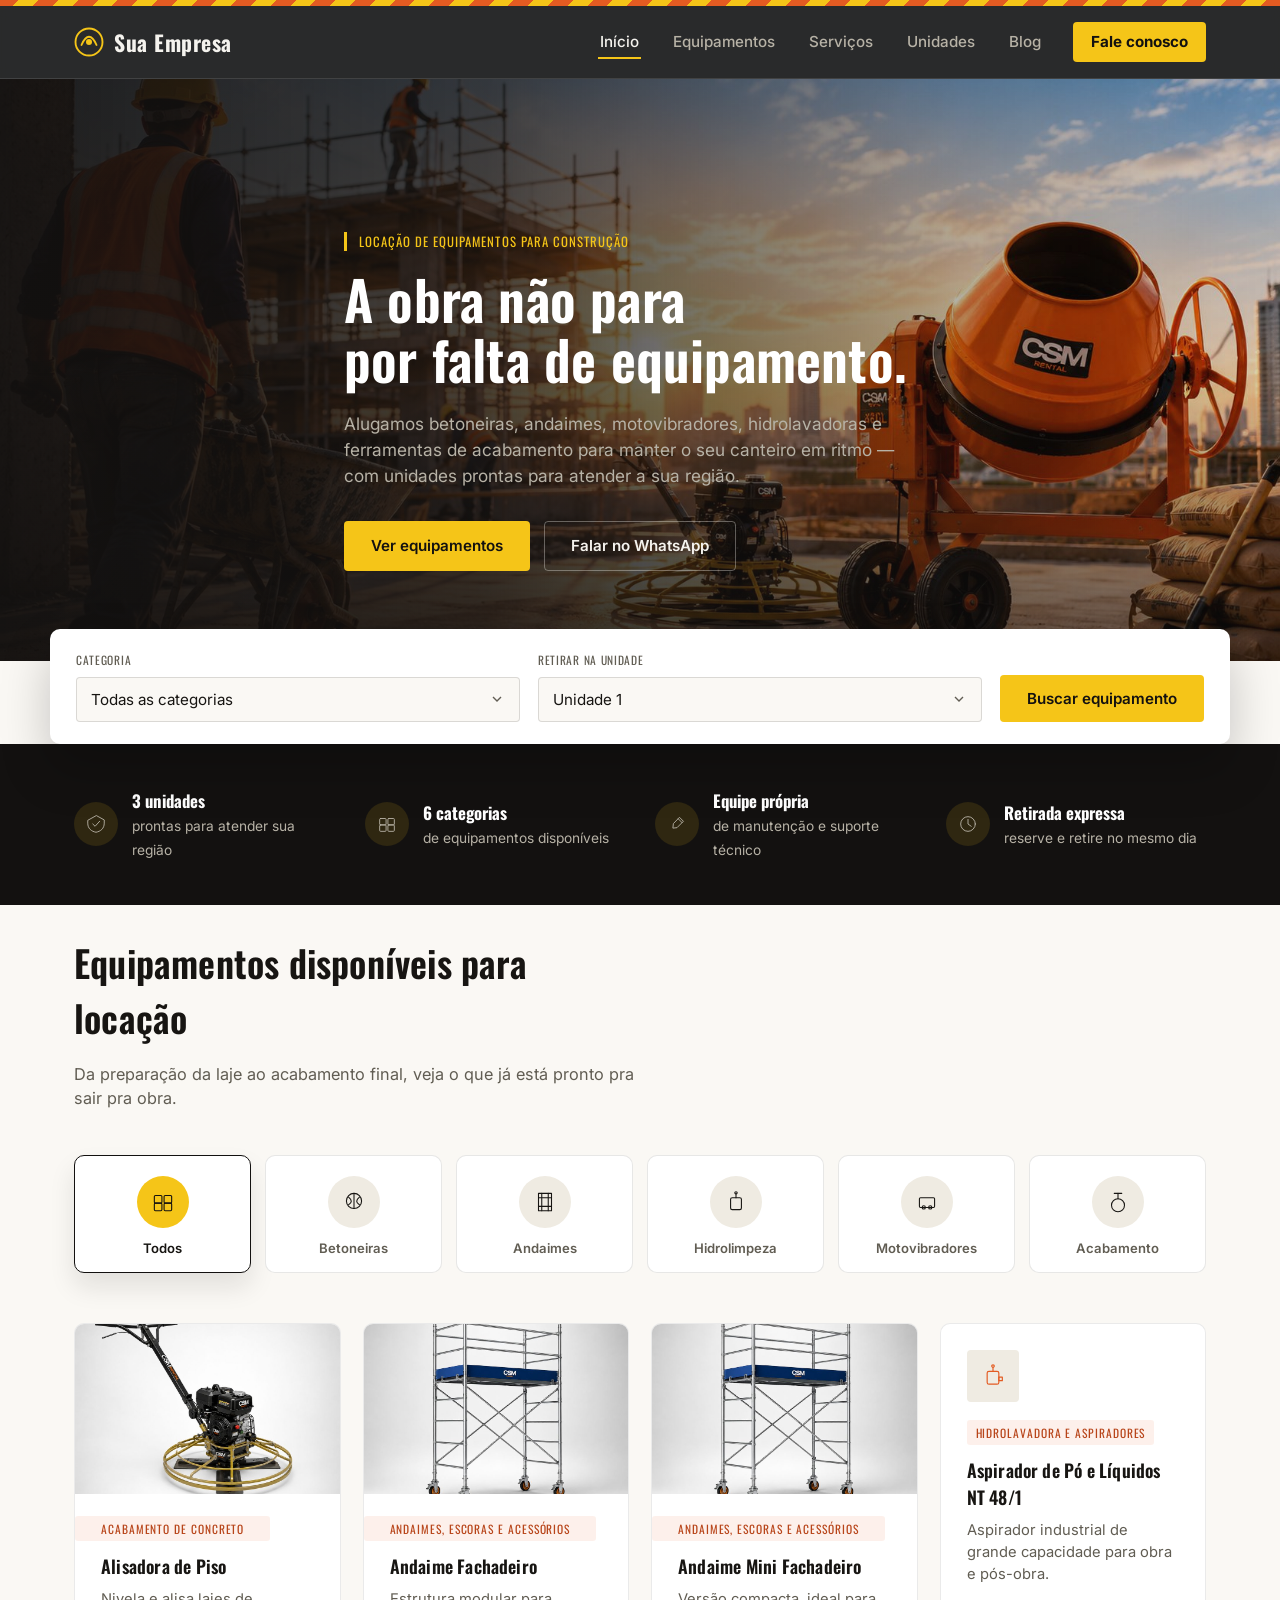
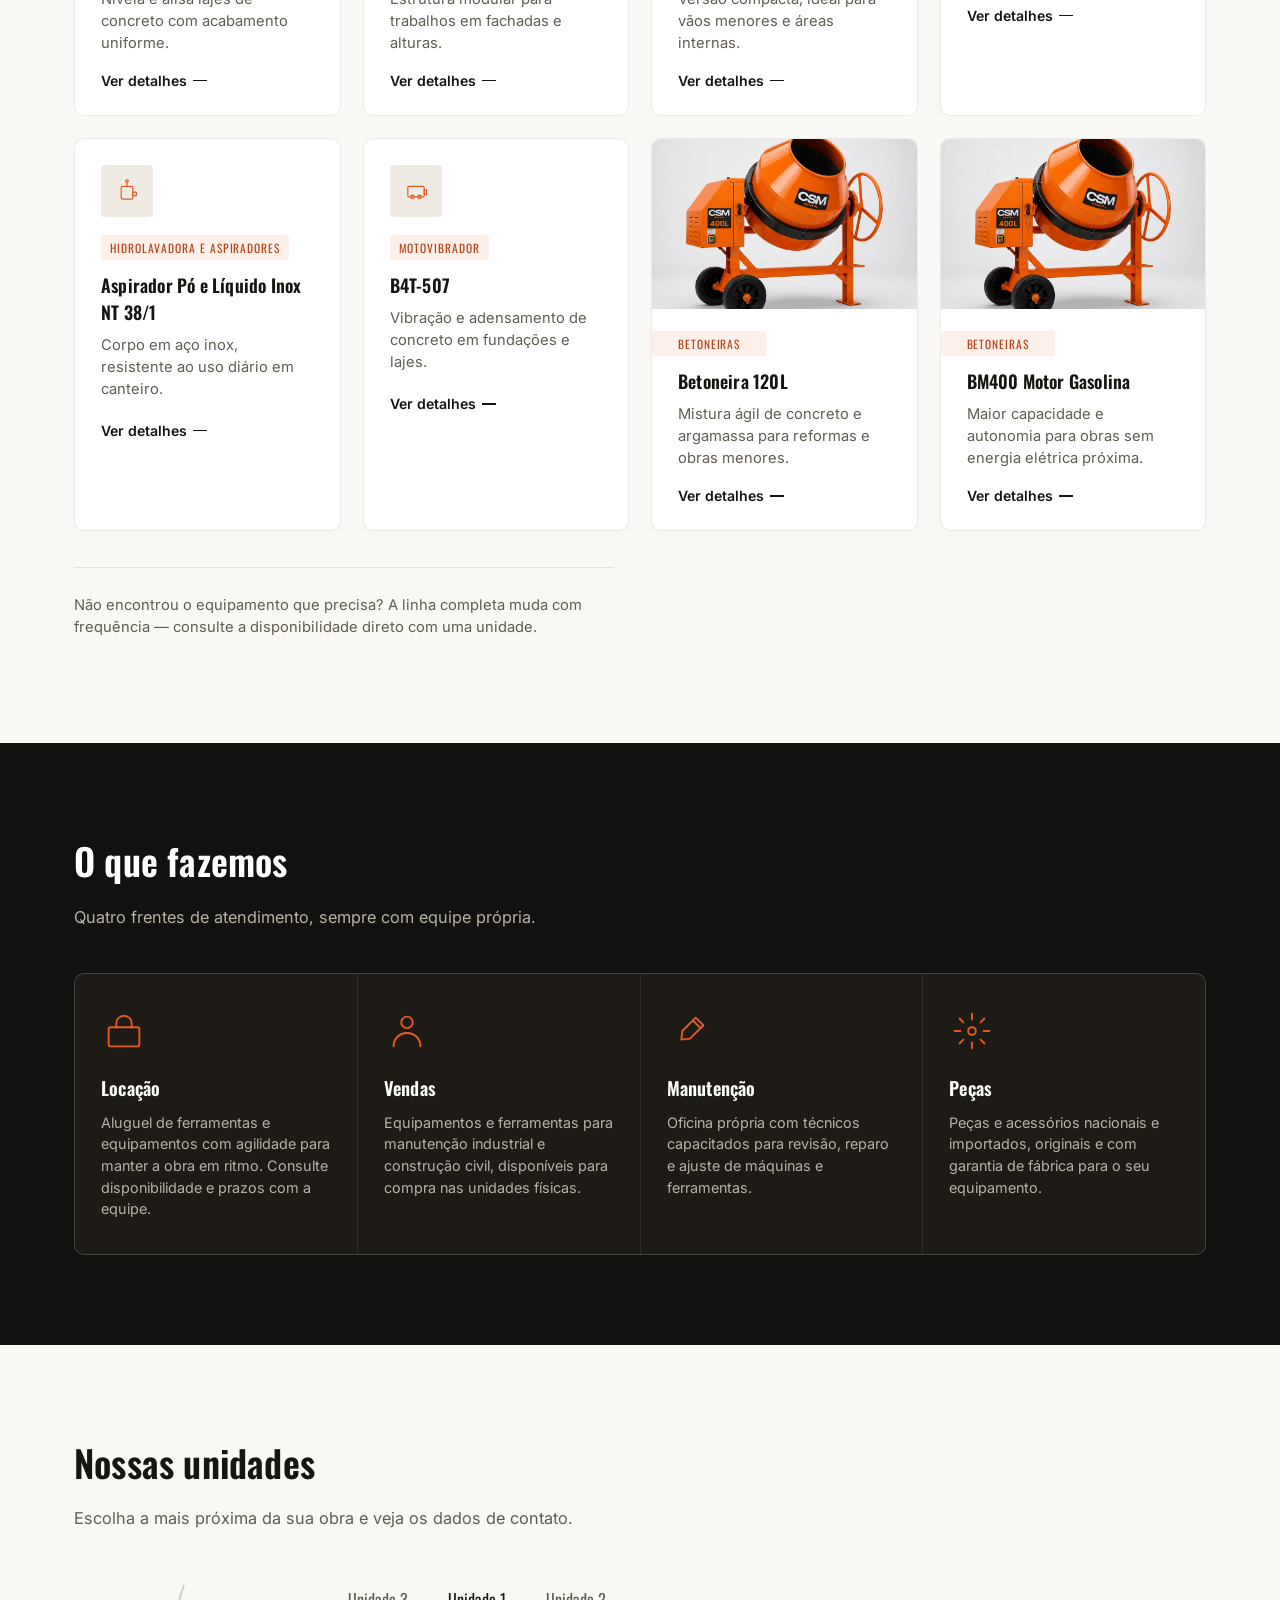
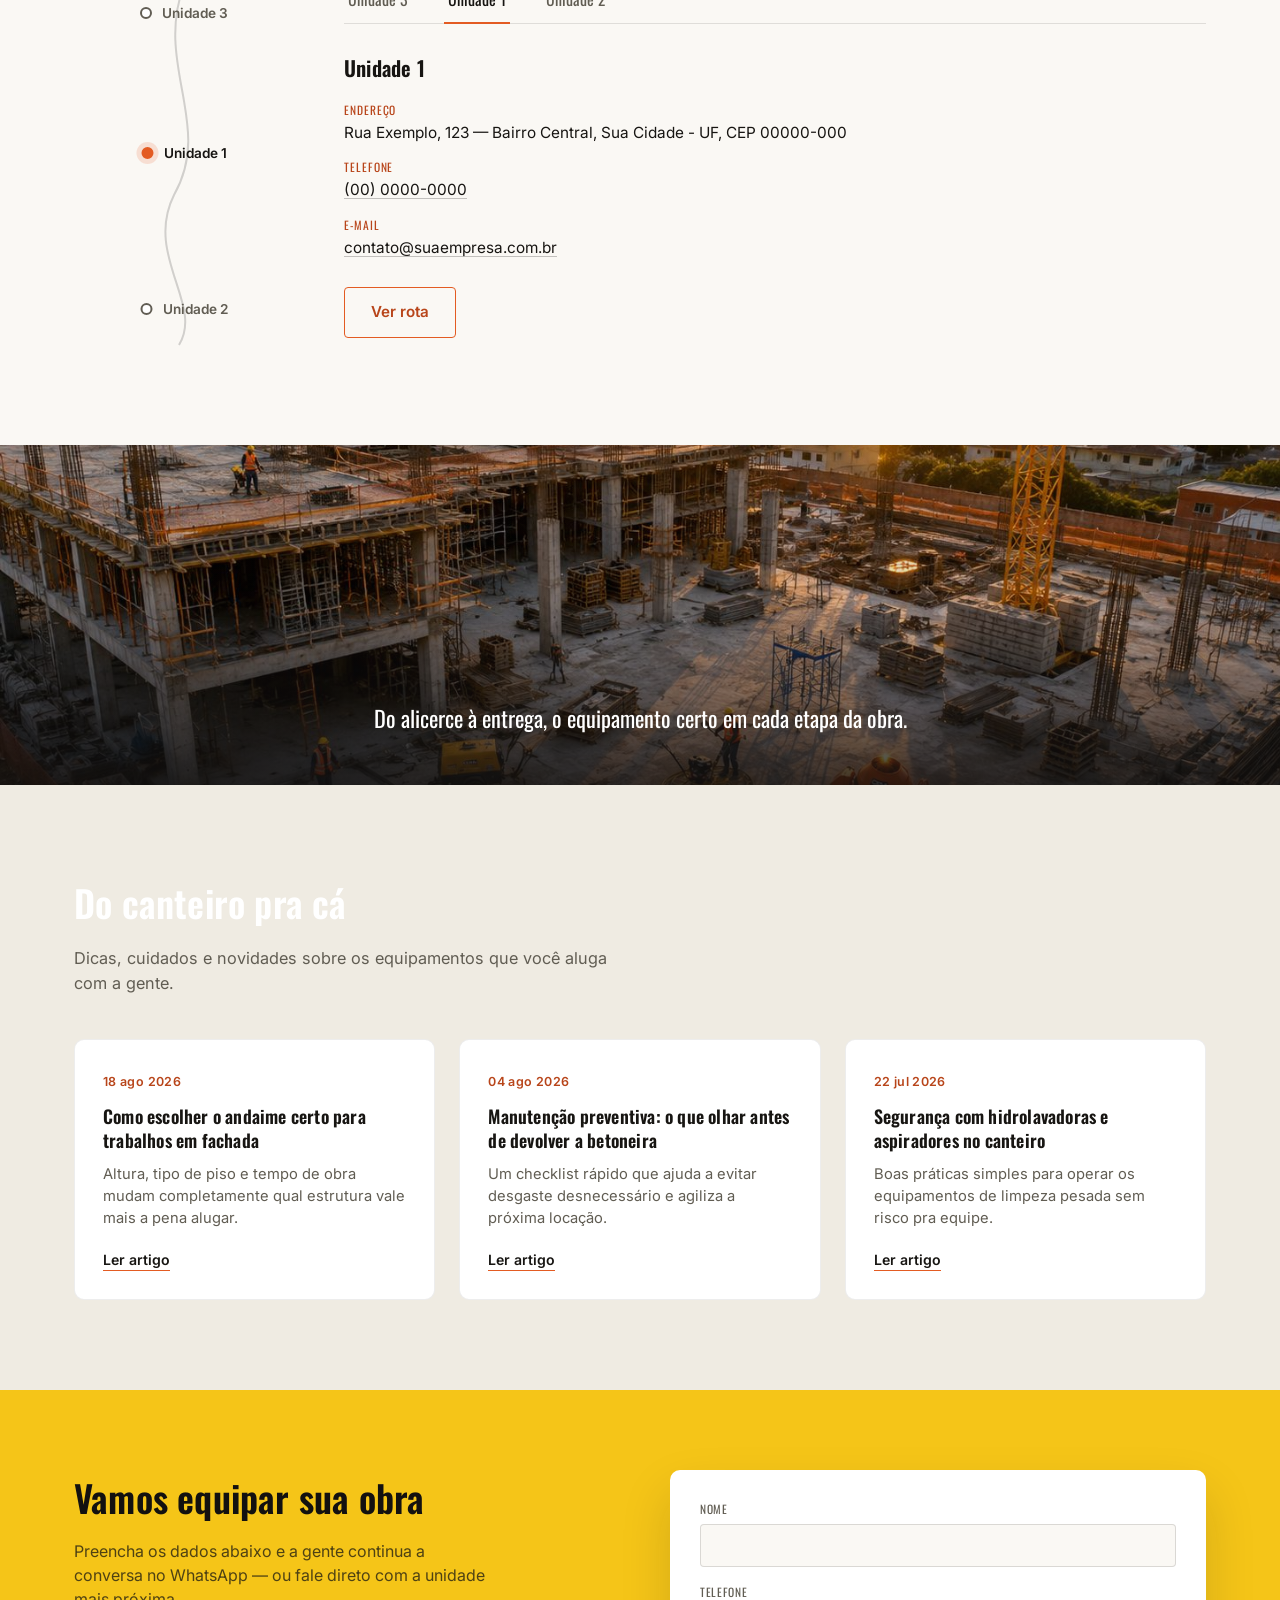
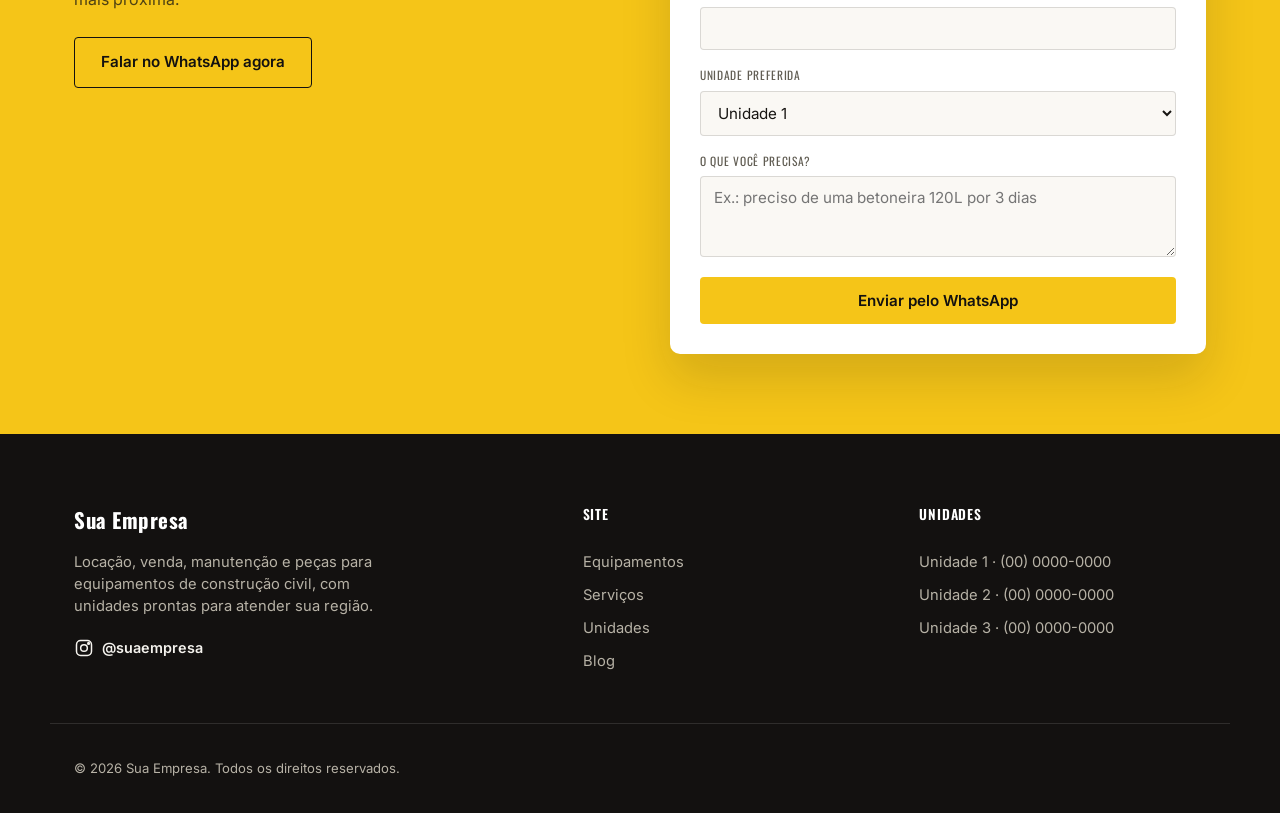
==== commit 51c7bdad: "Add files via upload" ====
--- a/Armazem/index.html
+++ b/Armazem/index.html
@@ -3,14 +3,16 @@
 <head>
 <meta charset="UTF-8">
 <meta name="viewport" content="width=device-width, initial-scale=1.0">
-<title>Olimac — Locação de equipamentos para construção</title>
-<meta name="description" content="Olimac aluga betoneiras, andaimes, motovibradores, hidrolavadoras e mais para o seu canteiro de obras. Unidades em Recife, Ipojuca e Igarassu.">
+<title>Sua Empresa — Locação de equipamentos para construção</title>
+<meta name="description" content="Sua Empresa aluga betoneiras, andaimes, motovibradores, hidrolavadoras e mais para o seu canteiro de obras. Unidades prontas para atender sua região.">
 <link rel="preconnect" href="https://fonts.googleapis.com">
 <link rel="preconnect" href="https://fonts.gstatic.com" crossorigin>
 <link href="https://fonts.googleapis.com/css2?family=Oswald:wght@400;500;600;700&family=Inter:wght@400;500;600;700&display=swap" rel="stylesheet">
 <link rel="stylesheet" href="style.css">
 </head>
 <body>
+
+<div class="hazard-strip" aria-hidden="true"></div>
 
 <header class="site-header" id="siteHeader">
   <div class="container header-inner">
@@ -22,7 +24,7 @@
           <circle cx="20" cy="20" r="4" fill="currentColor"/>
         </svg>
       </span>
-      <span class="brand-name">Olimac</span>
+      <span class="brand-name">Sua Empresa</span>
     </a>
 
     <nav class="main-nav" id="mainNav">
@@ -51,11 +53,11 @@
     <div class="container hero-inner">
       <div class="hero-content">
         <span class="hero-kicker">Locação de equipamentos para construção</span>
-        <h1>A OBRA NÃO PARA<br><span> POR FALTA DE EQUIPAMENTO.</span></h1>
-        <p class="hero-lead">A Olimac aluga betoneiras, andaimes, motovibradores, hidrolavadoras e ferramentas de acabamento para manter o seu canteiro em ritmo — com três unidades prontas para atender em Pernambuco.</p>
+        <h1>A obra não para<br>por falta de equipamento.</h1>
+        <p class="hero-lead">Alugamos betoneiras, andaimes, motovibradores, hidrolavadoras e ferramentas de acabamento para manter o seu canteiro em ritmo — com unidades prontas para atender a sua região.</p>
         <div class="hero-actions">
           <a href="#equipamentos" class="btn btn-primary">Ver equipamentos</a>
-          <a href="https://wa.me/5581999999999" target="_blank" rel="noopener" class="btn btn-ghost">Falar no WhatsApp</a>
+          <a href="https://wa.me/5500000000000" target="_blank" rel="noopener" class="btn btn-ghost">Falar no WhatsApp</a>
         </div>
       </div>
     </div>
@@ -77,9 +79,9 @@
         <div class="finder-field">
           <label for="finderUnit">Retirar na unidade</label>
           <select id="finderUnit">
-            <option value="recife">Recife</option>
-            <option value="ipojuca">Ipojuca</option>
-            <option value="igarassu">Igarassu</option>
+            <option value="unidade1">Unidade 1</option>
+            <option value="unidade2">Unidade 2</option>
+            <option value="unidade3">Unidade 3</option>
           </select>
         </div>
         <button type="submit" class="btn btn-primary finder-submit">Buscar equipamento</button>
@@ -91,7 +93,7 @@
     <div class="container facts-grid">
       <div class="fact-item">
         <span class="fact-icon"><svg viewBox="0 0 48 48"><path d="M24 6 6 16v6c0 12 8 18 18 20 10-2 18-8 18-20v-6Z"/><path d="M17 24l5 5 10-11"/></svg></span>
-        <div><strong>3 unidades</strong><span>Recife, Ipojuca e Igarassu</span></div>
+        <div><strong>3 unidades</strong><span>prontas para atender sua região</span></div>
       </div>
       <div class="fact-item">
         <span class="fact-icon"><svg viewBox="0 0 48 48"><rect x="8" y="12" width="14" height="14" rx="2"/><rect x="26" y="12" width="14" height="14" rx="2"/><rect x="8" y="26" width="14" height="14" rx="2"/><rect x="26" y="26" width="14" height="14" rx="2"/></svg></span>
@@ -146,7 +148,7 @@
       <div class="equipment-grid" id="equipmentGrid">
 
         <article class="equip-card equip-card--photo" data-category="acabamento">
-          <span class="equip-photo"><img src="images/piso.jpg" alt="Alisadora de piso Olimac"></span>
+          <span class="equip-photo"><img src="images/piso.jpg" alt="Alisadora de piso"></span>
           <span class="equip-tag">Acabamento de concreto</span>
           <h3>Alisadora de Piso</h3>
           <p>Nivela e alisa lajes de concreto com acabamento uniforme.</p>
@@ -160,7 +162,7 @@
         </article>
 
         <article class="equip-card equip-card--photo" data-category="andaimes">
-          <span class="equip-photo"><img src="images/andaime.jpg" alt="Andaime fachadeiro Olimac"></span>
+          <span class="equip-photo"><img src="images/andaime.jpg" alt="Andaime fachadeiro"></span>
           <span class="equip-tag">Andaimes, escoras e acessórios</span>
           <h3>Andaime Fachadeiro</h3>
           <p>Estrutura modular para trabalhos em fachadas e alturas.</p>
@@ -174,7 +176,7 @@
         </article>
 
         <article class="equip-card equip-card--photo" data-category="andaimes">
-          <span class="equip-photo"><img src="images/andaime.jpg" alt="Andaime mini fachadeiro Olimac"></span>
+          <span class="equip-photo"><img src="images/andaime.jpg" alt="Andaime mini fachadeiro"></span>
           <span class="equip-tag">Andaimes, escoras e acessórios</span>
           <h3>Andaime Mini Fachadeiro</h3>
           <p>Versão compacta, ideal para vãos menores e áreas internas.</p>
@@ -236,7 +238,7 @@
         </article>
 
         <article class="equip-card equip-card--photo" data-category="betoneiras">
-          <span class="equip-photo"><img src="images/betoneira.jpg" alt="Betoneira Olimac"></span>
+          <span class="equip-photo"><img src="images/betoneira.jpg" alt="Betoneira"></span>
           <span class="equip-tag">Betoneiras</span>
           <h3>Betoneira 120L</h3>
           <p>Mistura ágil de concreto e argamassa para reformas e obras menores.</p>
@@ -250,7 +252,7 @@
         </article>
 
         <article class="equip-card equip-card--photo" data-category="betoneiras">
-          <span class="equip-photo"><img src="images/betoneira.jpg" alt="Betoneira Olimac BM400"></span>
+          <span class="equip-photo"><img src="images/betoneira.jpg" alt="Betoneira BM400"></span>
           <span class="equip-tag">Betoneiras</span>
           <h3>BM400 Motor Gasolina</h3>
           <p>Maior capacidade e autonomia para obras sem energia elétrica próxima.</p>
@@ -273,7 +275,7 @@
   <section class="services" id="servicos">
     <div class="container">
       <div class="section-head section-head--light">
-        <h2>O que a Olimac faz</h2>
+        <h2>O que fazemos</h2>
         <p>Quatro frentes de atendimento, sempre com equipe própria.</p>
       </div>
 
@@ -314,7 +316,7 @@
   <section class="locations" id="unidades">
     <div class="container">
       <div class="section-head">
-        <h2>Unidades em Pernambuco</h2>
+        <h2>Nossas unidades</h2>
         <p>Escolha a mais próxima da sua obra e veja os dados de contato.</p>
       </div>
 
@@ -323,54 +325,54 @@
           <svg viewBox="0 0 200 380" class="coast-svg">
             <path d="M100 10 C 70 90, 130 150, 90 220 C 60 280, 120 330, 95 370" class="coast-line"/>
           </svg>
-          <button class="loc-pin" data-loc="igarassu" style="top:10%">
-            <span class="pin-dot"></span><span class="pin-label">Igarassu</span>
-          </button>
-          <button class="loc-pin is-active" data-loc="recife" style="top:47%">
-            <span class="pin-dot"></span><span class="pin-label">Recife</span>
-          </button>
-          <button class="loc-pin" data-loc="ipojuca" style="top:88%">
-            <span class="pin-dot"></span><span class="pin-label">Ipojuca</span>
+          <button class="loc-pin" data-loc="unidade3" style="top:10%">
+            <span class="pin-dot"></span><span class="pin-label">Unidade 3</span>
+          </button>
+          <button class="loc-pin is-active" data-loc="unidade1" style="top:47%">
+            <span class="pin-dot"></span><span class="pin-label">Unidade 1</span>
+          </button>
+          <button class="loc-pin" data-loc="unidade2" style="top:88%">
+            <span class="pin-dot"></span><span class="pin-label">Unidade 2</span>
           </button>
         </div>
 
         <div class="locations-tabs">
           <div class="loc-tablist" role="tablist" aria-label="Selecionar unidade">
-            <button class="loc-tab" data-loc="igarassu" role="tab" aria-selected="false">Igarassu</button>
-            <button class="loc-tab is-active" data-loc="recife" role="tab" aria-selected="true">Recife</button>
-            <button class="loc-tab" data-loc="ipojuca" role="tab" aria-selected="false">Ipojuca</button>
+            <button class="loc-tab" data-loc="unidade3" role="tab" aria-selected="false">Unidade 3</button>
+            <button class="loc-tab is-active" data-loc="unidade1" role="tab" aria-selected="true">Unidade 1</button>
+            <button class="loc-tab" data-loc="unidade2" role="tab" aria-selected="false">Unidade 2</button>
           </div>
 
           <div class="loc-details">
 
-            <div class="loc-panel" data-loc="recife">
-              <h3>Unidade Recife</h3>
+            <div class="loc-panel" data-loc="unidade1">
+              <h3>Unidade 1</h3>
               <ul>
-                <li><span class="loc-label">Endereço</span><span class="loc-value">Estr. de Belém, 1316 — Campo Grande, Recife - PE, CEP 52031-000</span></li>
-                <li><span class="loc-label">Telefone</span><span class="loc-value"><a href="tel:+558134298128">(81) 3429-8128</a> · <a href="tel:+558134932451">(81) 3493-2451</a></span></li>
-                <li><span class="loc-label">E-mail</span><span class="loc-value"><a href="mailto:contato@olimac-pe.com.br">contato@olimac-pe.com.br</a></span></li>
+                <li><span class="loc-label">Endereço</span><span class="loc-value">Rua Exemplo, 123 — Bairro Central, Sua Cidade - UF, CEP 00000-000</span></li>
+                <li><span class="loc-label">Telefone</span><span class="loc-value"><a href="tel:+550000000000">(00) 0000-0000</a></span></li>
+                <li><span class="loc-label">E-mail</span><span class="loc-value"><a href="mailto:contato@suaempresa.com.br">contato@suaempresa.com.br</a></span></li>
               </ul>
-              <a href="https://www.google.com/maps/search/?api=1&query=Estr.+de+Bel%C3%A9m+1316+Campo+Grande+Recife+PE" target="_blank" rel="noopener" class="btn btn-outline">Ver rota</a>
+              <a href="https://www.google.com/maps" target="_blank" rel="noopener" class="btn btn-outline">Ver rota</a>
             </div>
 
-            <div class="loc-panel" data-loc="ipojuca" hidden>
-              <h3>Unidade Ipojuca</h3>
+            <div class="loc-panel" data-loc="unidade2" hidden>
+              <h3>Unidade 2</h3>
               <ul>
-                <li><span class="loc-label">Endereço</span><span class="loc-value">Rod. PE-60, 3000 — Centro, Ipojuca - PE, CEP 55590-000</span></li>
-                <li><span class="loc-label">Telefone</span><span class="loc-value"><a href="tel:+558135013193">(81) 3501-3193</a></span></li>
-                <li><span class="loc-label">E-mail</span><span class="loc-value"><a href="mailto:contatoexpress@olimac-pe.com.br">contatoexpress@olimac-pe.com.br</a></span></li>
+                <li><span class="loc-label">Endereço</span><span class="loc-value">Av. Exemplo, 456 — Bairro Industrial, Sua Cidade - UF, CEP 00000-000</span></li>
+                <li><span class="loc-label">Telefone</span><span class="loc-value"><a href="tel:+550000000000">(00) 0000-0000</a></span></li>
+                <li><span class="loc-label">E-mail</span><span class="loc-value"><a href="mailto:contato@suaempresa.com.br">contato@suaempresa.com.br</a></span></li>
               </ul>
-              <a href="https://www.google.com/maps/search/?api=1&query=Rod.+PE-60+3000+Centro+Ipojuca+PE" target="_blank" rel="noopener" class="btn btn-outline">Ver rota</a>
+              <a href="https://www.google.com/maps" target="_blank" rel="noopener" class="btn btn-outline">Ver rota</a>
             </div>
 
-            <div class="loc-panel" data-loc="igarassu" hidden>
-              <h3>Unidade Igarassu</h3>
+            <div class="loc-panel" data-loc="unidade3" hidden>
+              <h3>Unidade 3</h3>
               <ul>
-                <li><span class="loc-label">Endereço</span><span class="loc-value">Av. Barão de Vera Cruz, 1820 — Cruz de Rebouças, Igarassu - PE, 53625-015</span></li>
-                <li><span class="loc-label">Telefone</span><span class="loc-value"><a href="tel:+558131400471">(81) 3140-0471</a></span></li>
-                <li><span class="loc-label">E-mail</span><span class="loc-value"><a href="mailto:igarassucomercial@olimac-pe.com.br">igarassucomercial@olimac-pe.com.br</a></span></li>
+                <li><span class="loc-label">Endereço</span><span class="loc-value">Rua Exemplo, 789 — Bairro Norte, Sua Cidade - UF, CEP 00000-000</span></li>
+                <li><span class="loc-label">Telefone</span><span class="loc-value"><a href="tel:+550000000000">(00) 0000-0000</a></span></li>
+                <li><span class="loc-label">E-mail</span><span class="loc-value"><a href="mailto:contato@suaempresa.com.br">contato@suaempresa.com.br</a></span></li>
               </ul>
-              <a href="https://www.google.com/maps/search/?api=1&query=Av.+Bar%C3%A3o+de+Vera+Cruz+1820+Igarassu+PE" target="_blank" rel="noopener" class="btn btn-outline">Ver rota</a>
+              <a href="https://www.google.com/maps" target="_blank" rel="noopener" class="btn btn-outline">Ver rota</a>
             </div>
 
           </div>
@@ -381,7 +383,7 @@
 
   <!-- FAIXA PANORÂMICA -->
   <section class="panorama">
-    <img src="images/obra-drone.jpg" alt="Vista aérea de canteiro de obras atendido pela Olimac">
+    <img src="images/obra-drone.jpg" alt="Vista aérea de canteiro de obras">
     <div class="panorama-scrim"></div>
     <p class="panorama-caption">Do alicerce à entrega, o equipamento certo em cada etapa da obra.</p>
   </section>
@@ -423,7 +425,7 @@
       <div class="contact-copy">
         <h2>Vamos equipar sua obra</h2>
         <p>Preencha os dados abaixo e a gente continua a conversa no WhatsApp — ou fale direto com a unidade mais próxima.</p>
-        <a href="https://wa.me/5581999999999" target="_blank" rel="noopener" class="btn btn-ghost">Falar no WhatsApp agora</a>
+        <a href="https://wa.me/5500000000000" target="_blank" rel="noopener" class="btn btn-ghost">Falar no WhatsApp agora</a>
       </div>
 
       <form class="contact-form" id="contactForm">
@@ -438,9 +440,9 @@
         <div class="contact-field">
           <label for="contactUnit">Unidade preferida</label>
           <select id="contactUnit" name="unidade">
-            <option value="Recife">Recife</option>
-            <option value="Ipojuca">Ipojuca</option>
-            <option value="Igarassu">Igarassu</option>
+            <option value="Unidade 1">Unidade 1</option>
+            <option value="Unidade 2">Unidade 2</option>
+            <option value="Unidade 3">Unidade 3</option>
           </select>
         </div>
         <div class="contact-field">
@@ -457,11 +459,11 @@
 <footer class="site-footer">
   <div class="container footer-inner">
     <div class="footer-brand">
-      <span class="brand-name">Olimac</span>
-      <p>Locação, venda, manutenção e peças para equipamentos de construção civil, em três unidades no litoral de Pernambuco.</p>
-      <a href="https://instagram.com/olimacequipamentos" target="_blank" rel="noopener" class="social-link">
+      <span class="brand-name">Sua Empresa</span>
+      <p>Locação, venda, manutenção e peças para equipamentos de construção civil, com unidades prontas para atender sua região.</p>
+      <a href="https://instagram.com/suaempresa" target="_blank" rel="noopener" class="social-link">
         <svg viewBox="0 0 24 24" fill="none" stroke="currentColor" stroke-width="1.8"><rect x="3" y="3" width="18" height="18" rx="5"/><circle cx="12" cy="12" r="4"/><circle cx="17.5" cy="6.5" r="1"/></svg>
-        <span>@olimacequipamentos</span>
+        <span>@suaempresa</span>
       </a>
     </div>
 
@@ -475,13 +477,13 @@
 
     <div class="footer-col">
       <h4>Unidades</h4>
-      <a href="tel:+558134298128">Recife · (81) 3429-8128</a>
-      <a href="tel:+558135013193">Ipojuca · (81) 3501-3193</a>
-      <a href="tel:+558131400471">Igarassu · (81) 3140-0471</a>
+      <a href="tel:+550000000000">Unidade 1 · (00) 0000-0000</a>
+      <a href="tel:+550000000000">Unidade 2 · (00) 0000-0000</a>
+      <a href="tel:+550000000000">Unidade 3 · (00) 0000-0000</a>
     </div>
   </div>
   <div class="container footer-bottom">
-    <p>© <span id="year"></span> Olimac. Todos os direitos reservados.</p>
+    <p>© <span id="year"></span> Sua Empresa. Todos os direitos reservados.</p>
   </div>
 </footer>
 
@@ -494,7 +496,7 @@
     <span class="equip-tag" id="modalTag"></span>
     <h3 id="modalTitle"></h3>
     <p id="modalDetail"></p>
-    <a href="https://wa.me/5581999999999" target="_blank" rel="noopener" class="btn btn-primary" id="modalCta">Solicitar orçamento</a>
+    <a href="https://wa.me/5500000000000" target="_blank" rel="noopener" class="btn btn-primary" id="modalCta">Solicitar orçamento</a>
   </div>
 </div>
 
--- a/Armazem/style.css
+++ b/Armazem/style.css
@@ -1,5 +1,5 @@
 /* ============================================
-   OLIMAC — tokens
+   TEMPLATE — tokens
    ============================================ */
 :root{
   --ink:#131110;
@@ -66,28 +66,25 @@
   color:var(--text-dark);
 }
 
+/* hazard strip — used once, deliberately, as a signature detail */
+.hazard-strip{
+  height:6px;
+  width:100%;
+  background: repeating-linear-gradient(-45deg, var(--orange) 0 14px, var(--yellow) 14px 28px);
+}
 
 /* ============================================
    HEADER
    ============================================ */
-
 .site-header{
-  position:fixed;      /* era sticky */
+  position:sticky;
   top:0;
-  left:0;
-  right:0;              /* fixed precisa disso pra ocupar a largura toda */
   z-index:60;
-  background:rgba(19,17,16,.35);   /* mais transparente — era rgba(23,24,26,.92) */
-  backdrop-filter:blur(6px);        /* pode diminuir o blur, opcional */
+  background:rgba(23,24,26,.92);
+  backdrop-filter:blur(8px);
   border-bottom:1px solid var(--line-dark);
   transition:background .3s var(--ease);
 }
-
-.site-header.is-scrolled{
-  background:rgba(19,17,16,.92);
-  backdrop-filter:blur(8px);
-}
-
 .header-inner{
   display:flex;
   align-items:center;
@@ -196,16 +193,10 @@
 .hero-scrim{
   position:absolute; inset:0;
   background:
-    linear-gradient(180deg, rgba(19,17,16,.55) 0%, rgba(19,17,16,0) 140px),  /* nova linha */
     linear-gradient(90deg, rgba(19,17,16,.94) 0%, rgba(19,17,16,.78) 38%, rgba(19,17,16,.32) 75%, rgba(19,17,16,.15) 100%),
     linear-gradient(0deg, rgba(19,17,16,.55), rgba(19,17,16,0) 45%);
 }
-
-.hero-inner{ 
-  margin-left: 13%;
-  max-width:640px;
-}
-
+.hero-inner{ display:block; max-width:640px; }
 .hero-kicker{
   display:inline-block;
   font-family:var(--font-display);
@@ -222,11 +213,6 @@
   line-height:1.1;
   color:var(--white);
 }
-
-.hero span{
-  color: var(--yellow);
-}
-
 .hero-lead{
   margin:22px 0 32px;
   max-width:52ch;
